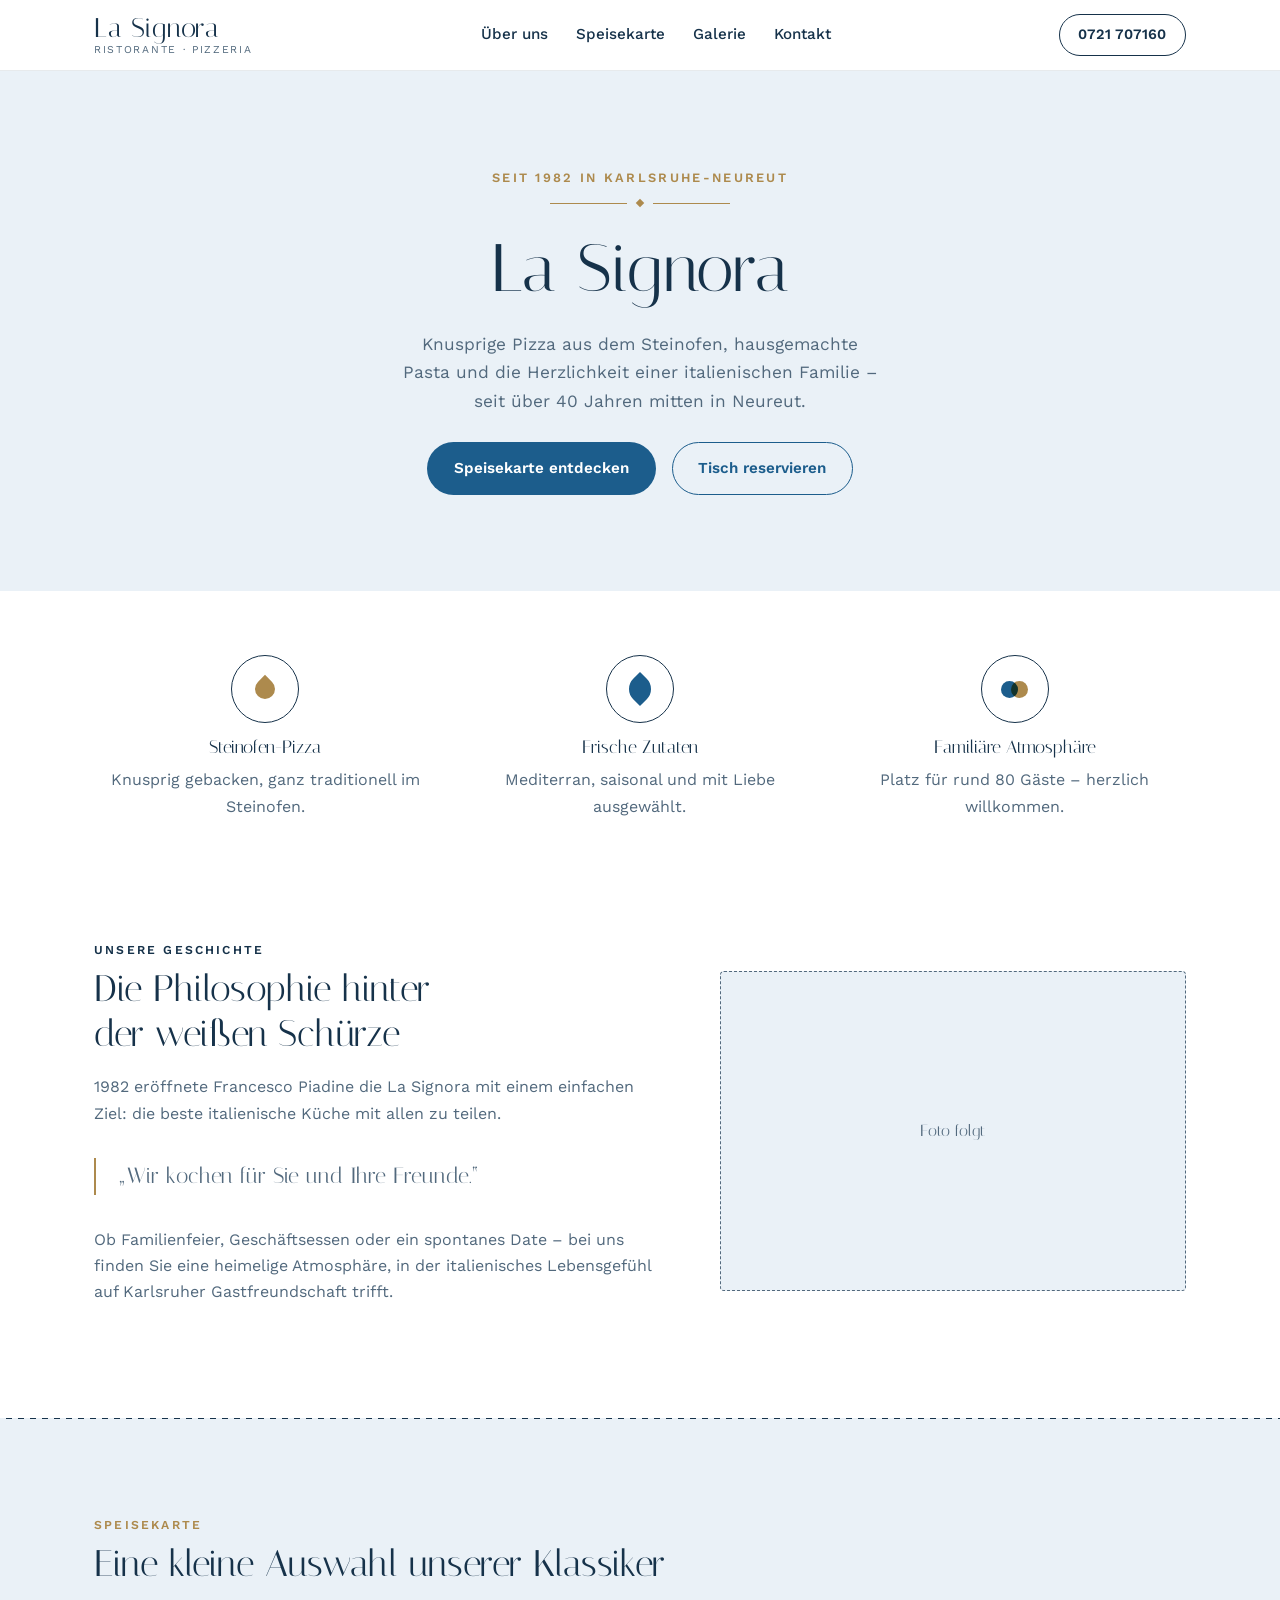
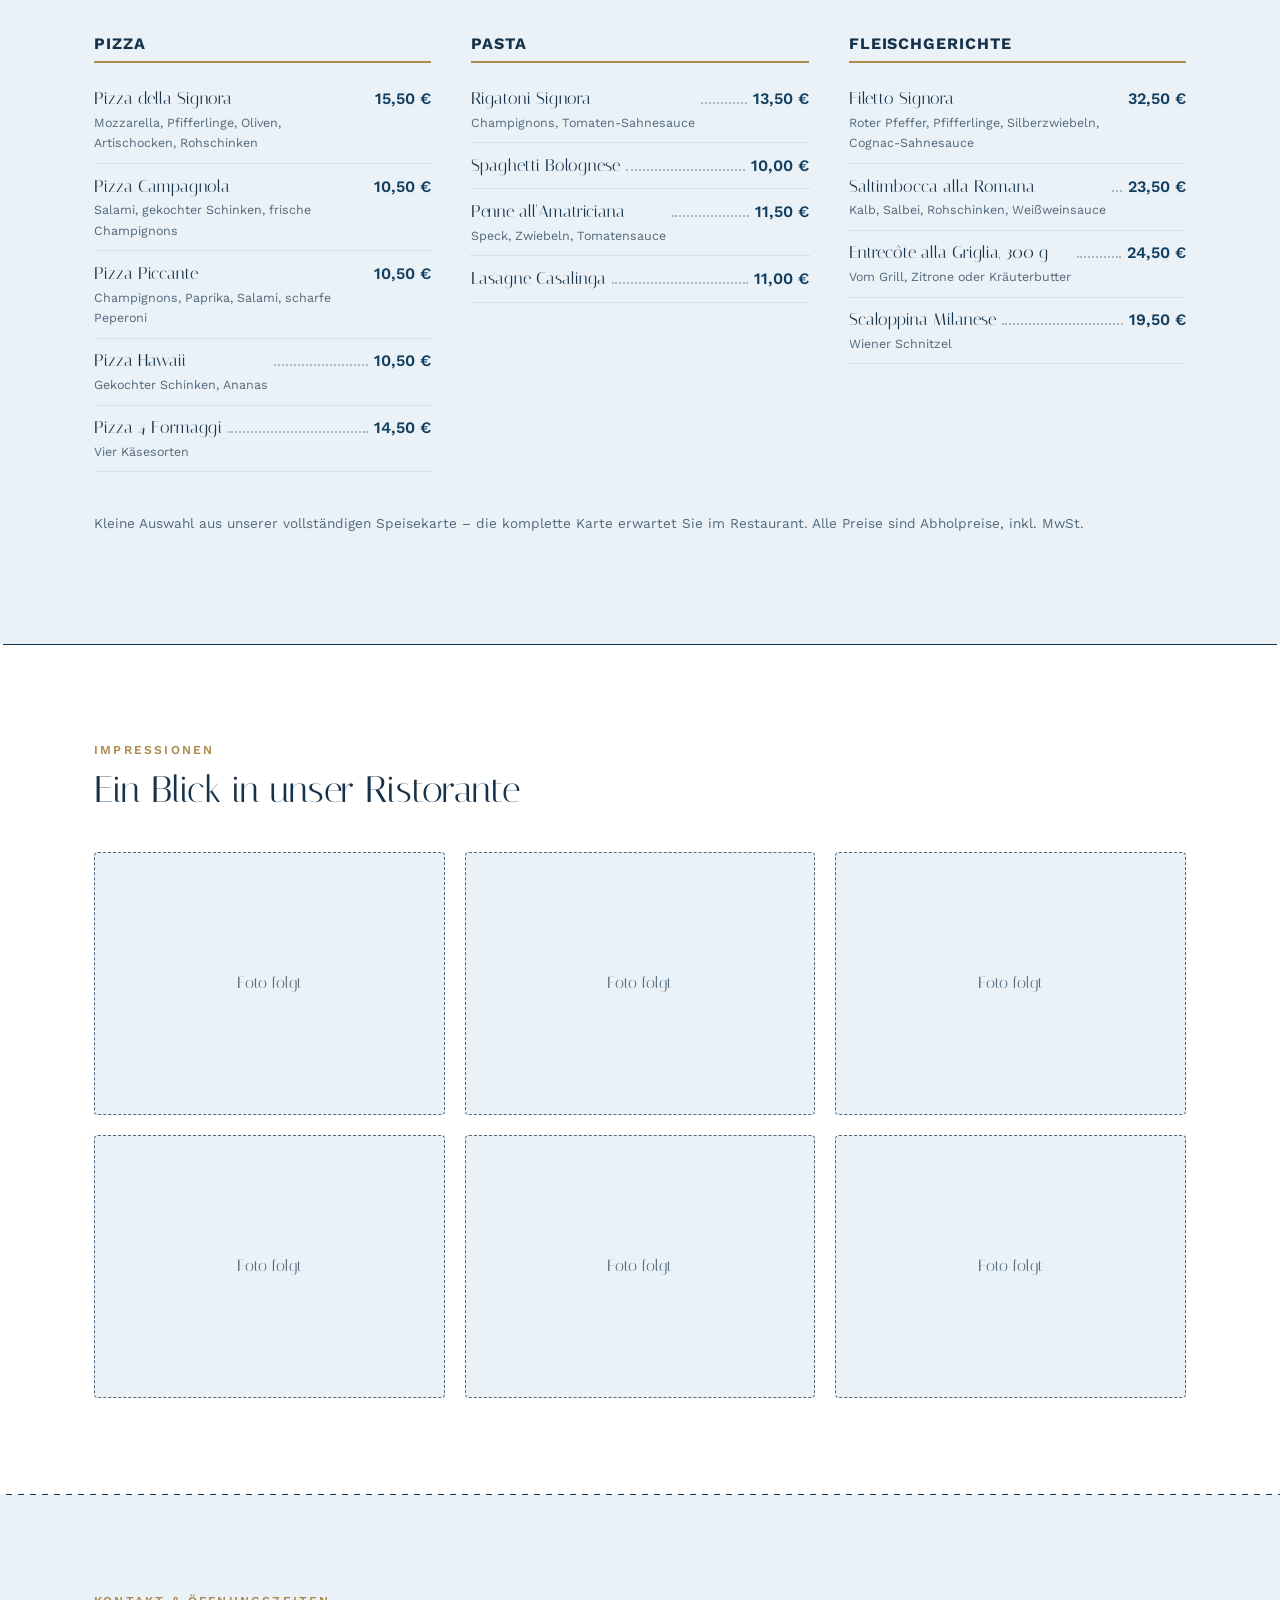
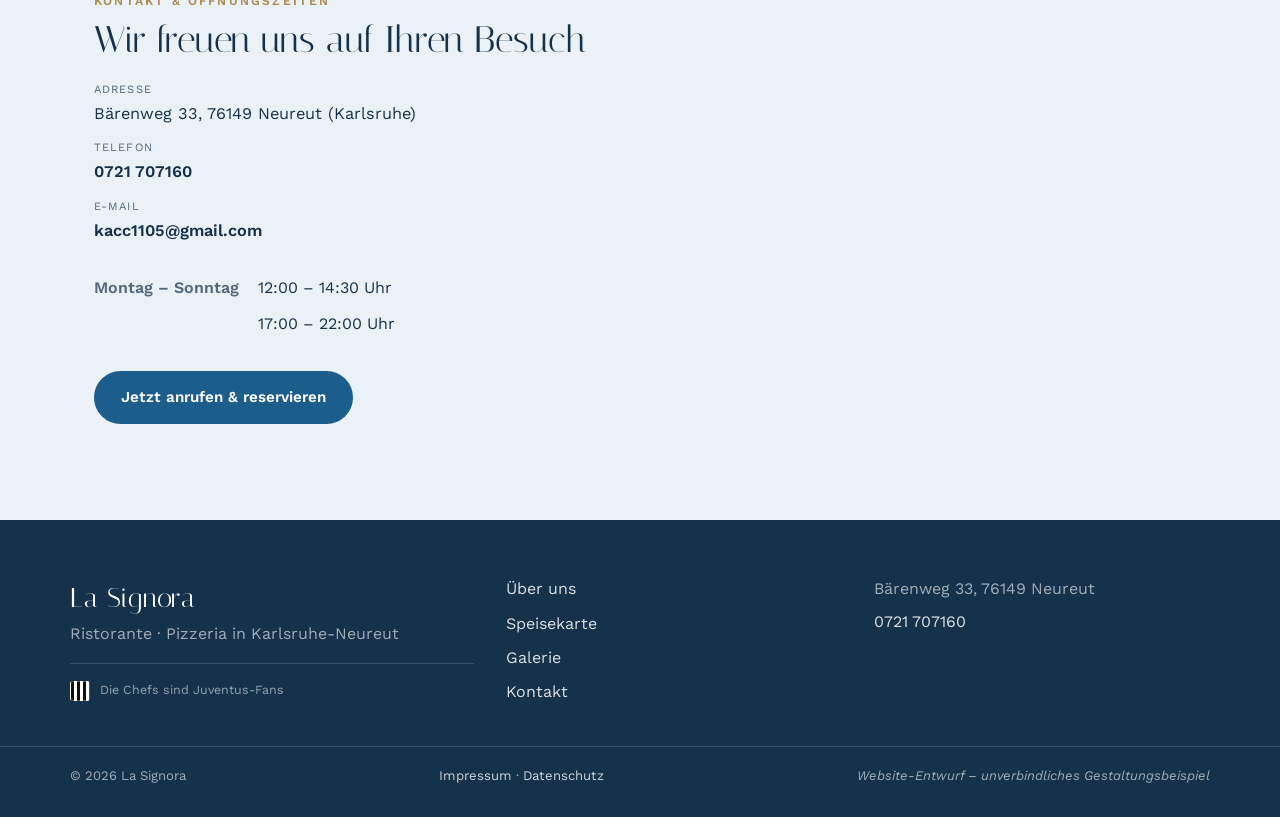
==== index.html @ 3794db25 "Add Juventus fan-badge detail in the footer Small custom black/white stripe badge with a caption, in" ====
<!DOCTYPE html>
<html lang="de">
<head>
<meta charset="UTF-8">
<meta name="viewport" content="width=device-width, initial-scale=1.0">
<title>La Signora – Ristorante Pizzeria in Neureut</title>
<meta name="description" content="La Signora – Ristorante Pizzeria in Karlsruhe-Neureut. Steinofen-Pizza, hausgemachte Pasta und italienische Gastfreundschaft seit 1982.">
<meta name="robots" content="noindex, nofollow">
<link rel="icon" href="data:image/svg+xml,%3Csvg xmlns='http://www.w3.org/2000/svg' viewBox='0 0 100 100'%3E%3Ccircle cx='50' cy='50' r='48' fill='%2316324A'/%3E%3Ctext x='50' y='66' font-size='42' font-family='Georgia,serif' fill='%23FFFFFF' text-anchor='middle'%3ELS%3C/text%3E%3C/svg%3E">
<link rel="preconnect" href="https://fonts.googleapis.com">
<link rel="preconnect" href="https://fonts.gstatic.com" crossorigin>
<link href="https://fonts.googleapis.com/css2?family=Italiana&family=Work+Sans:wght@400;500;600;700&display=swap" rel="stylesheet">
<link rel="stylesheet" href="css/style.css">
</head>
<body>

<a class="skip-link" href="#main">Zum Inhalt springen</a>

<header class="site-header" id="top">
  <div class="container header-inner">
    <a class="logo" href="#top">
      <span class="logo-main">La Signora</span>
      <span class="logo-sub">Ristorante · Pizzeria</span>
    </a>

    <nav class="main-nav" id="main-nav">
      <a href="#ueber-uns">Über uns</a>
      <a href="#speisekarte">Speisekarte</a>
      <a href="#galerie">Galerie</a>
      <a href="#kontakt">Kontakt</a>
    </nav>

    <div class="header-actions">
      <a class="btn btn-call" href="tel:+49721707160">0721 707160</a>
      <button class="nav-toggle" id="nav-toggle" aria-label="Menü öffnen" aria-expanded="false" aria-controls="main-nav">
        <span></span><span></span><span></span>
      </button>
    </div>
  </div>
</header>

<main id="main">

  <section class="hero">
    <div class="container hero-inner">
      <p class="eyebrow">Seit 1982 in Karlsruhe-Neureut</p>
      <div class="flourish" aria-hidden="true"><span></span></div>
      <h1>La Signora</h1>
      <p class="hero-text">Knusprige Pizza aus dem Steinofen, hausgemachte Pasta und die Herzlichkeit einer italienischen Familie – seit über 40 Jahren mitten in Neureut.</p>
      <div class="hero-actions">
        <a class="btn btn-primary" href="#speisekarte">Speisekarte entdecken</a>
        <a class="btn btn-outline" href="tel:+49721707160">Tisch reservieren</a>
      </div>
    </div>
  </section>

  <section class="features">
    <div class="container features-grid">
      <div class="feature">
        <span class="feature-icon" aria-hidden="true"><span class="icon-flame"></span></span>
        <h3>Steinofen-Pizza</h3>
        <p>Knusprig gebacken, ganz traditionell im Steinofen.</p>
      </div>
      <div class="feature">
        <span class="feature-icon" aria-hidden="true"><span class="icon-leaf"></span></span>
        <h3>Frische Zutaten</h3>
        <p>Mediterran, saisonal und mit Liebe ausgewählt.</p>
      </div>
      <div class="feature">
        <span class="feature-icon" aria-hidden="true"><span class="icon-together"><span></span><span></span></span></span>
        <h3>Familiäre Atmosphäre</h3>
        <p>Platz für rund 80 Gäste – herzlich willkommen.</p>
      </div>
    </div>
  </section>

  <section id="ueber-uns" class="about">
    <div class="container about-inner">
      <div class="about-text">
        <p class="section-eyebrow">Unsere Geschichte</p>
        <h2>Die Philosophie hinter der weißen Schürze</h2>
        <p>1982 eröffnete Francesco Piadine die La Signora mit einem einfachen Ziel: die beste italienische Küche mit allen zu teilen.</p>
        <p class="pull-quote">„Wir kochen für Sie und Ihre Freunde.“</p>
        <p>Ob Familienfeier, Geschäftsessen oder ein spontanes Date – bei uns finden Sie eine heimelige Atmosphäre, in der italienisches Lebensgefühl auf Karlsruher Gastfreundschaft trifft.</p>
      </div>
      <div class="placeholder-box about-image">
        <p>Foto folgt</p>
      </div>
    </div>
  </section>

  <section id="speisekarte" class="menu stitch-top">
    <div class="container">
      <p class="section-eyebrow">Speisekarte</p>
      <h2>Eine kleine Auswahl unserer Klassiker</h2>

      <div class="menu-grid">
        <div class="menu-category">
          <h3>Pizza</h3>
          <ul class="menu-list">
            <li><span class="dish">Pizza della Signora<em>Mozzarella, Pfifferlinge, Oliven, Artischocken, Rohschinken</em></span><span class="dots"></span><span class="price">15,50 €</span></li>
            <li><span class="dish">Pizza Campagnola<em>Salami, gekochter Schinken, frische Champignons</em></span><span class="dots"></span><span class="price">10,50 €</span></li>
            <li><span class="dish">Pizza Piccante<em>Champignons, Paprika, Salami, scharfe Peperoni</em></span><span class="dots"></span><span class="price">10,50 €</span></li>
            <li><span class="dish">Pizza Hawaii<em>Gekochter Schinken, Ananas</em></span><span class="dots"></span><span class="price">10,50 €</span></li>
            <li><span class="dish">Pizza 4 Formaggi<em>Vier Käsesorten</em></span><span class="dots"></span><span class="price">14,50 €</span></li>
          </ul>
        </div>

        <div class="menu-category">
          <h3>Pasta</h3>
          <ul class="menu-list">
            <li><span class="dish">Rigatoni Signora<em>Champignons, Tomaten-Sahnesauce</em></span><span class="dots"></span><span class="price">13,50 €</span></li>
            <li><span class="dish">Spaghetti Bolognese</span><span class="dots"></span><span class="price">10,00 €</span></li>
            <li><span class="dish">Penne all'Amatriciana<em>Speck, Zwiebeln, Tomatensauce</em></span><span class="dots"></span><span class="price">11,50 €</span></li>
            <li><span class="dish">Lasagne Casalinga</span><span class="dots"></span><span class="price">11,00 €</span></li>
          </ul>
        </div>

        <div class="menu-category">
          <h3>Fleischgerichte</h3>
          <ul class="menu-list">
            <li><span class="dish">Filetto Signora<em>Roter Pfeffer, Pfifferlinge, Silberzwiebeln, Cognac-Sahnesauce</em></span><span class="dots"></span><span class="price">32,50 €</span></li>
            <li><span class="dish">Saltimbocca alla Romana<em>Kalb, Salbei, Rohschinken, Weißweinsauce</em></span><span class="dots"></span><span class="price">23,50 €</span></li>
            <li><span class="dish">Entrecôte alla Griglia, 300 g<em>Vom Grill, Zitrone oder Kräuterbutter</em></span><span class="dots"></span><span class="price">24,50 €</span></li>
            <li><span class="dish">Scaloppina Milanese<em>Wiener Schnitzel</em></span><span class="dots"></span><span class="price">19,50 €</span></li>
          </ul>
        </div>
      </div>

      <p class="menu-footnote">Kleine Auswahl aus unserer vollständigen Speisekarte – die komplette Karte erwartet Sie im Restaurant. Alle Preise sind Abholpreise, inkl. MwSt.</p>
    </div>
  </section>

  <section id="galerie" class="gallery">
    <div class="container">
      <p class="section-eyebrow">Impressionen</p>
      <h2>Ein Blick in unser Ristorante</h2>
      <div class="gallery-grid">
        <div class="placeholder-box gallery-item"><p>Foto folgt</p></div>
        <div class="placeholder-box gallery-item"><p>Foto folgt</p></div>
        <div class="placeholder-box gallery-item"><p>Foto folgt</p></div>
        <div class="placeholder-box gallery-item"><p>Foto folgt</p></div>
        <div class="placeholder-box gallery-item"><p>Foto folgt</p></div>
        <div class="placeholder-box gallery-item"><p>Foto folgt</p></div>
      </div>
    </div>
  </section>

  <section id="kontakt" class="contact stitch-top">
    <div class="container contact-inner">
      <div class="contact-info">
        <p class="section-eyebrow">Kontakt &amp; Öffnungszeiten</p>
        <h2>Wir freuen uns auf Ihren Besuch</h2>

        <ul class="info-list">
          <li><span class="label">Adresse</span>Bärenweg 33, 76149 Neureut (Karlsruhe)</li>
          <li><span class="label">Telefon</span><a href="tel:+49721707160">0721 707160</a></li>
          <li><span class="label">E-Mail</span><a href="mailto:kacc1105@gmail.com">kacc1105@gmail.com</a></li>
        </ul>

        <table class="hours-table">
          <tbody>
            <tr><th>Montag – Sonntag</th><td>12:00 – 14:30 Uhr</td></tr>
            <tr><th></th><td>17:00 – 22:00 Uhr</td></tr>
          </tbody>
        </table>

        <a class="btn btn-primary" href="tel:+49721707160">Jetzt anrufen &amp; reservieren</a>
      </div>

      <div class="contact-map">
        <iframe
          src="https://www.google.com/maps?q=B%C3%A4renweg+33,+76149+Karlsruhe&output=embed"
          loading="lazy"
          referrerpolicy="no-referrer-when-downgrade"
          title="Standort La Signora, Bärenweg 33, 76149 Neureut">
        </iframe>
      </div>
    </div>
  </section>

</main>

<footer class="site-footer">
  <div class="container footer-inner">
    <div class="footer-brand">
      <span class="logo-main">La Signora</span>
      <p>Ristorante · Pizzeria in Karlsruhe-Neureut</p>
      <div class="footer-fan">
        <span class="stripes" aria-hidden="true"></span>
        <span>Die Chefs sind Juventus-Fans</span>
      </div>
    </div>

    <nav class="footer-nav">
      <a href="#ueber-uns">Über uns</a>
      <a href="#speisekarte">Speisekarte</a>
      <a href="#galerie">Galerie</a>
      <a href="#kontakt">Kontakt</a>
    </nav>

    <div class="footer-contact">
      <p>Bärenweg 33, 76149 Neureut</p>
      <p><a href="tel:+49721707160">0721 707160</a></p>
    </div>
  </div>

  <div class="footer-bottom">
    <div class="container footer-bottom-inner">
      <p>© <span id="year"></span> La Signora</p>
      <p><a href="impressum.html">Impressum</a> · <a href="datenschutz.html">Datenschutz</a></p>
      <p class="draft-note">Website-Entwurf – unverbindliches Gestaltungsbeispiel</p>
    </div>
  </div>
</footer>

<script src="js/main.js"></script>
</body>
</html>
---- css/style.css ----
/* ---------- Tokens ---------- */
:root {
  --white: #FFFFFF;
  --pale-blue: #EAF1F7;
  --navy: #16324A;
  --navy-soft: #52697D;
  --blue: #1C5D8C;
  --blue-deep: #123F60;
  --gold: #AD8A4D;

  --font-display: 'Italiana', Georgia, 'Times New Roman', serif;
  --font-body: 'Work Sans', -apple-system, BlinkMacSystemFont, 'Segoe UI', Helvetica, Arial, sans-serif;
  --radius: 4px;
  --container-width: 1140px;
}

* { box-sizing: border-box; }

html { scroll-behavior: smooth; }

body {
  margin: 0;
  font-family: var(--font-body);
  color: var(--navy);
  background: var(--white);
  line-height: 1.65;
}

h1, h2, h3 {
  font-family: var(--font-display);
  font-weight: 400;
  line-height: 1.2;
  text-wrap: balance;
  margin: 0 0 .5em;
}

p { margin: 0 0 1em; }

a {
  color: var(--blue);
  text-decoration: none;
}

img { max-width: 100%; display: block; }

.container {
  width: 100%;
  max-width: var(--container-width);
  margin: 0 auto;
  padding: 0 24px;
}

.skip-link {
  position: absolute;
  left: -999px;
  top: auto;
}
.skip-link:focus {
  left: 16px;
  top: 16px;
  background: var(--white);
  padding: 8px 16px;
  border-radius: var(--radius);
  z-index: 1000;
}

.section-eyebrow {
  text-transform: uppercase;
  letter-spacing: .18em;
  font-size: .76rem;
  font-weight: 600;
  color: var(--gold);
  margin-bottom: .6em;
}

/* Small line-and-diamond flourish, the kind found on Italian menu
   cards and invitations. */
.flourish {
  display: flex;
  align-items: center;
  justify-content: center;
  gap: 10px;
  margin: 0 auto 1.4em;
  width: 180px;
}
.flourish::before,
.flourish::after {
  content: "";
  flex: 1;
  height: 1px;
  background: var(--gold);
}
.flourish span {
  width: 6px;
  height: 6px;
  transform: rotate(45deg);
  background: var(--gold);
}

/* Stitch divider — nod to the "weiße Schürze" (white apron) the house
   philosophy is named after: a seam of two thin lines at each section join. */
.stitch-top {
  border-top: 1px solid var(--navy);
  box-shadow: 0 4px 0 -3px var(--navy);
  position: relative;
}
.stitch-top::before {
  content: "";
  position: absolute;
  top: -1px; left: 0; right: 0; height: 1px;
  background: repeating-linear-gradient(90deg, var(--white) 0 6px, transparent 6px 12px);
}
.menu.stitch-top::before { background: repeating-linear-gradient(90deg, var(--pale-blue) 0 6px, transparent 6px 12px); }

/* ---------- Buttons ---------- */
.btn {
  display: inline-block;
  padding: .85em 1.7em;
  border-radius: 999px;
  font-weight: 600;
  font-size: .95rem;
  border: 1.5px solid transparent;
  transition: transform .15s ease, background .15s ease, color .15s ease, border-color .15s ease;
}
.btn:hover { transform: translateY(-2px); }

.btn-primary {
  background: var(--blue);
  color: var(--white);
}
.btn-primary:hover { background: var(--blue-deep); }

.btn-outline {
  border-color: var(--blue);
  color: var(--blue);
}
.btn-outline:hover { background: var(--blue); color: var(--white); }

.btn-call {
  border-color: var(--navy);
  color: var(--navy);
  padding: .55em 1.3em;
  font-size: .9rem;
  font-weight: 600;
  white-space: nowrap;
}
.btn-call:hover { background: var(--navy); color: var(--white); }

/* ---------- Header ---------- */
.site-header {
  position: sticky;
  top: 0;
  z-index: 100;
  background: rgba(255, 255, 255, .92);
  backdrop-filter: blur(6px);
  border-bottom: 1px solid rgba(22, 50, 74, .1);
}

.header-inner {
  display: flex;
  align-items: center;
  justify-content: space-between;
  gap: 24px;
  padding-top: 14px;
  padding-bottom: 14px;
}

.logo {
  display: flex;
  flex-direction: column;
  line-height: 1.1;
}
.logo-main {
  font-family: var(--font-display);
  font-size: 1.7rem;
  color: var(--navy);
  letter-spacing: .02em;
}
.logo-sub {
  font-size: .66rem;
  letter-spacing: .16em;
  text-transform: uppercase;
  color: var(--navy-soft);
}

.main-nav {
  display: flex;
  gap: 28px;
}
.main-nav a {
  color: var(--navy);
  font-weight: 500;
  font-size: .95rem;
}
.main-nav a:hover { color: var(--blue); }

.header-actions {
  display: flex;
  align-items: center;
  gap: 16px;
}

.nav-toggle {
  display: none;
  flex-direction: column;
  justify-content: center;
  gap: 5px;
  width: 40px;
  height: 40px;
  background: none;
  border: none;
  cursor: pointer;
}
.nav-toggle span {
  display: block;
  height: 2px;
  background: var(--navy);
  border-radius: 2px;
}

/* ---------- Hero ---------- */
.hero {
  position: relative;
  background: var(--pale-blue);
  color: var(--navy);
  padding: 96px 0;
  text-align: center;
}
.hero-inner {
  max-width: 640px;
  margin: 0 auto;
}
.hero .eyebrow {
  text-transform: uppercase;
  letter-spacing: .18em;
  font-size: .8rem;
  font-weight: 600;
  color: var(--gold);
  margin-bottom: 1em;
}
.hero h1 {
  font-size: clamp(2.6rem, 6vw, 4.2rem);
  color: var(--navy);
  margin-bottom: .3em;
}
.hero-text {
  font-size: 1.08rem;
  color: var(--navy-soft);
  max-width: 480px;
  margin-left: auto;
  margin-right: auto;
}
.hero-actions {
  display: flex;
  flex-wrap: wrap;
  justify-content: center;
  gap: 16px;
  margin-top: 1.7em;
}

/* ---------- Features ---------- */
.features { padding: 64px 0 24px; }
.features-grid {
  display: grid;
  grid-template-columns: repeat(3, 1fr);
  gap: 32px;
  text-align: center;
}
.feature-icon {
  display: flex;
  align-items: center;
  justify-content: center;
  width: 68px;
  height: 68px;
  margin: 0 auto .8em;
  border-radius: 50%;
  border: 1.5px solid var(--navy);
}
.icon-flame {
  width: 20px; height: 20px;
  background: var(--gold);
  border-radius: 0 50% 50% 50%;
  transform: rotate(45deg);
}
.icon-leaf {
  width: 24px; height: 24px;
  background: var(--blue);
  border-radius: 0 60% 0 60%;
  transform: rotate(45deg);
}
.icon-together {
  display: flex;
  align-items: center;
}
.icon-together span {
  width: 17px; height: 17px;
  border-radius: 50%;
}
.icon-together span:first-child { background: var(--blue); }
.icon-together span:last-child {
  background: var(--gold);
  margin-left: -7px;
  mix-blend-mode: multiply;
}
.feature h3 { font-size: 1.15rem; }
.feature p { color: var(--navy-soft); margin: 0; }

/* ---------- About ---------- */
.about { padding: 96px 0; }
.about-inner {
  display: grid;
  grid-template-columns: 1.1fr .9fr;
  gap: 56px;
  align-items: center;
}
.about-text h2 { font-size: 2.3rem; }
.about-text p { color: var(--navy-soft); }
.about-text p:first-of-type { color: var(--navy); }
.pull-quote {
  font-family: var(--font-display);
  font-size: 1.4rem;
  color: var(--navy);
  border-left: 2px solid var(--gold);
  padding-left: 1em;
  margin: 1.4em 0;
}

.placeholder-box {
  display: flex;
  flex-direction: column;
  align-items: center;
  justify-content: center;
  background: var(--pale-blue);
  border: 1px dashed var(--navy-soft);
  border-radius: var(--radius);
  color: var(--navy-soft);
  text-align: center;
}
.placeholder-box p {
  margin: 0;
  font-family: var(--font-display);
  font-size: 1rem;
}
.about-image { min-height: 320px; }

/* ---------- Menu ---------- */
.menu { padding: 96px 0; background: var(--pale-blue); }
.menu h2 { font-size: 2.3rem; max-width: 640px; }

.menu-grid {
  display: grid;
  grid-template-columns: repeat(3, 1fr);
  gap: 40px;
  margin-top: 48px;
}
.menu-category h3 {
  font-family: var(--font-body);
  font-weight: 700;
  text-transform: uppercase;
  letter-spacing: .06em;
  font-size: 1rem;
  color: var(--navy);
  border-bottom: 2px solid var(--gold);
  padding-bottom: .5em;
  margin-bottom: .8em;
}
.menu-list { list-style: none; margin: 0; padding: 0; }
.menu-list li {
  display: flex;
  align-items: baseline;
  gap: 6px;
  padding: .55em 0;
  border-bottom: 1px dotted rgba(22, 50, 74, .18);
}
.dish {
  display: flex;
  flex-direction: column;
  font-family: var(--font-display);
  font-size: 1.05rem;
}
.dish em {
  font-style: normal;
  font-family: var(--font-body);
  font-weight: 400;
  font-size: .78rem;
  color: var(--navy-soft);
}
.dots {
  flex: 1;
  border-bottom: 2px dotted rgba(22, 50, 74, .3);
  margin-bottom: .35em;
}
.price { font-weight: 600; white-space: nowrap; color: var(--blue-deep); }
.menu-footnote {
  margin-top: 40px;
  font-size: .85rem;
  color: var(--navy-soft);
}

/* ---------- Gallery ---------- */
.gallery { padding: 96px 0; }
.gallery h2 { font-size: 2.3rem; }
.gallery-grid {
  display: grid;
  grid-template-columns: repeat(3, 1fr);
  gap: 20px;
  margin-top: 40px;
}
.gallery-item { aspect-ratio: 4 / 3; }

/* ---------- Contact ---------- */
.contact { padding: 96px 0; background: var(--pale-blue); }
.contact-inner {
  display: grid;
  grid-template-columns: 1fr 1fr;
  gap: 56px;
  align-items: stretch;
}
.contact h2 { font-size: 2.3rem; }
.info-list {
  list-style: none;
  margin: 0 0 1.6em;
  padding: 0;
}
.info-list li {
  margin-bottom: .7em;
  font-size: 1.02rem;
}
.info-list .label {
  display: block;
  text-transform: uppercase;
  letter-spacing: .1em;
  font-size: .7rem;
  color: var(--navy-soft);
  margin-bottom: .15em;
}
.info-list a { color: var(--navy); font-weight: 600; }
.info-list a:hover { color: var(--blue); }

.hours-table {
  border-collapse: collapse;
  margin-bottom: 1.8em;
}
.hours-table th, .hours-table td {
  text-align: left;
  padding: .3em 1.2em .3em 0;
  font-weight: 400;
}
.hours-table th { color: var(--navy-soft); font-weight: 600; }

.contact-map {
  min-height: 320px;
  border-radius: var(--radius);
  overflow: hidden;
}
.contact-map iframe {
  width: 100%;
  height: 100%;
  min-height: 320px;
  border: 0;
}

/* ---------- Footer ---------- */
.site-footer {
  background: var(--navy);
  color: rgba(255, 255, 255, .85);
}
.footer-inner {
  display: grid;
  grid-template-columns: 1.2fr 1fr 1fr;
  gap: 32px;
  padding: 56px 0 40px;
  align-items: start;
}
.footer-brand .logo-main { color: var(--white); }
.footer-brand p, .footer-contact p { color: rgba(255, 255, 255, .6); margin: 0; }
.footer-nav { display: flex; flex-direction: column; gap: .5em; }
.footer-nav a, .footer-contact a { color: rgba(255, 255, 255, .85); }
.footer-nav a:hover, .footer-contact a:hover { color: var(--white); }
.footer-contact { display: flex; flex-direction: column; gap: .4em; }

.footer-fan {
  display: flex;
  align-items: center;
  gap: 10px;
  margin-top: 1em;
  padding-top: 1em;
  border-top: 1px solid rgba(255, 255, 255, .14);
}
.footer-fan .stripes {
  width: 20px;
  height: 20px;
  flex-shrink: 0;
  border-radius: 3px;
  background: repeating-linear-gradient(90deg, #101010 0 3px, #fff 3px 6px);
  border: 1px solid rgba(255, 255, 255, .3);
}
.footer-fan span { font-size: .78rem; color: rgba(255, 255, 255, .55); }

.footer-bottom { border-top: 1px solid rgba(255, 255, 255, .14); }
.footer-bottom-inner {
  display: flex;
  flex-wrap: wrap;
  gap: 8px 24px;
  justify-content: space-between;
  padding: 18px 0;
  font-size: .82rem;
  color: rgba(255, 255, 255, .6);
}
.footer-bottom-inner a { color: rgba(255, 255, 255, .8); }
.draft-note { font-style: italic; }

/* ---------- Legal pages ---------- */
.legal {
  padding: 60px 0 100px;
  max-width: 760px;
  margin: 0 auto;
}
.legal h1 { font-size: 2.6rem; margin-bottom: .6em; }
.legal h2 { font-size: 1.2rem; margin-top: 1.8em; font-family: var(--font-body); font-weight: 700; }
.legal p, .legal li { color: var(--navy-soft); }
.legal a { color: var(--blue); }
.note-box {
  border: 1px dashed var(--navy-soft);
  border-radius: var(--radius);
  padding: 16px 20px;
  font-size: .9rem;
  margin: 1.5em 0;
  background: var(--pale-blue);
}

/* ---------- Responsive ---------- */
@media (max-width: 900px) {
  .about-inner,
  .contact-inner {
    grid-template-columns: 1fr;
  }
  .about-image { min-height: 220px; order: -1; }
  .menu-grid { grid-template-columns: 1fr 1fr; }
  .footer-inner { grid-template-columns: 1fr 1fr; }
}

@media (max-width: 720px) {
  .main-nav {
    position: absolute;
    top: 100%;
    left: 0;
    right: 0;
    background: var(--white);
    flex-direction: column;
    gap: 0;
    padding: 8px 24px 16px;
    border-bottom: 1px solid rgba(22, 50, 74, .1);
    display: none;
  }
  .main-nav.open { display: flex; }
  .main-nav a { padding: .7em 0; border-bottom: 1px solid rgba(22, 50, 74, .08); }
  .nav-toggle { display: flex; }
  .btn-call { display: none; }

  .features-grid { grid-template-columns: 1fr; }
  .menu-grid { grid-template-columns: 1fr; }
  .gallery-grid { grid-template-columns: 1fr 1fr; }
  .footer-inner { grid-template-columns: 1fr; }
}
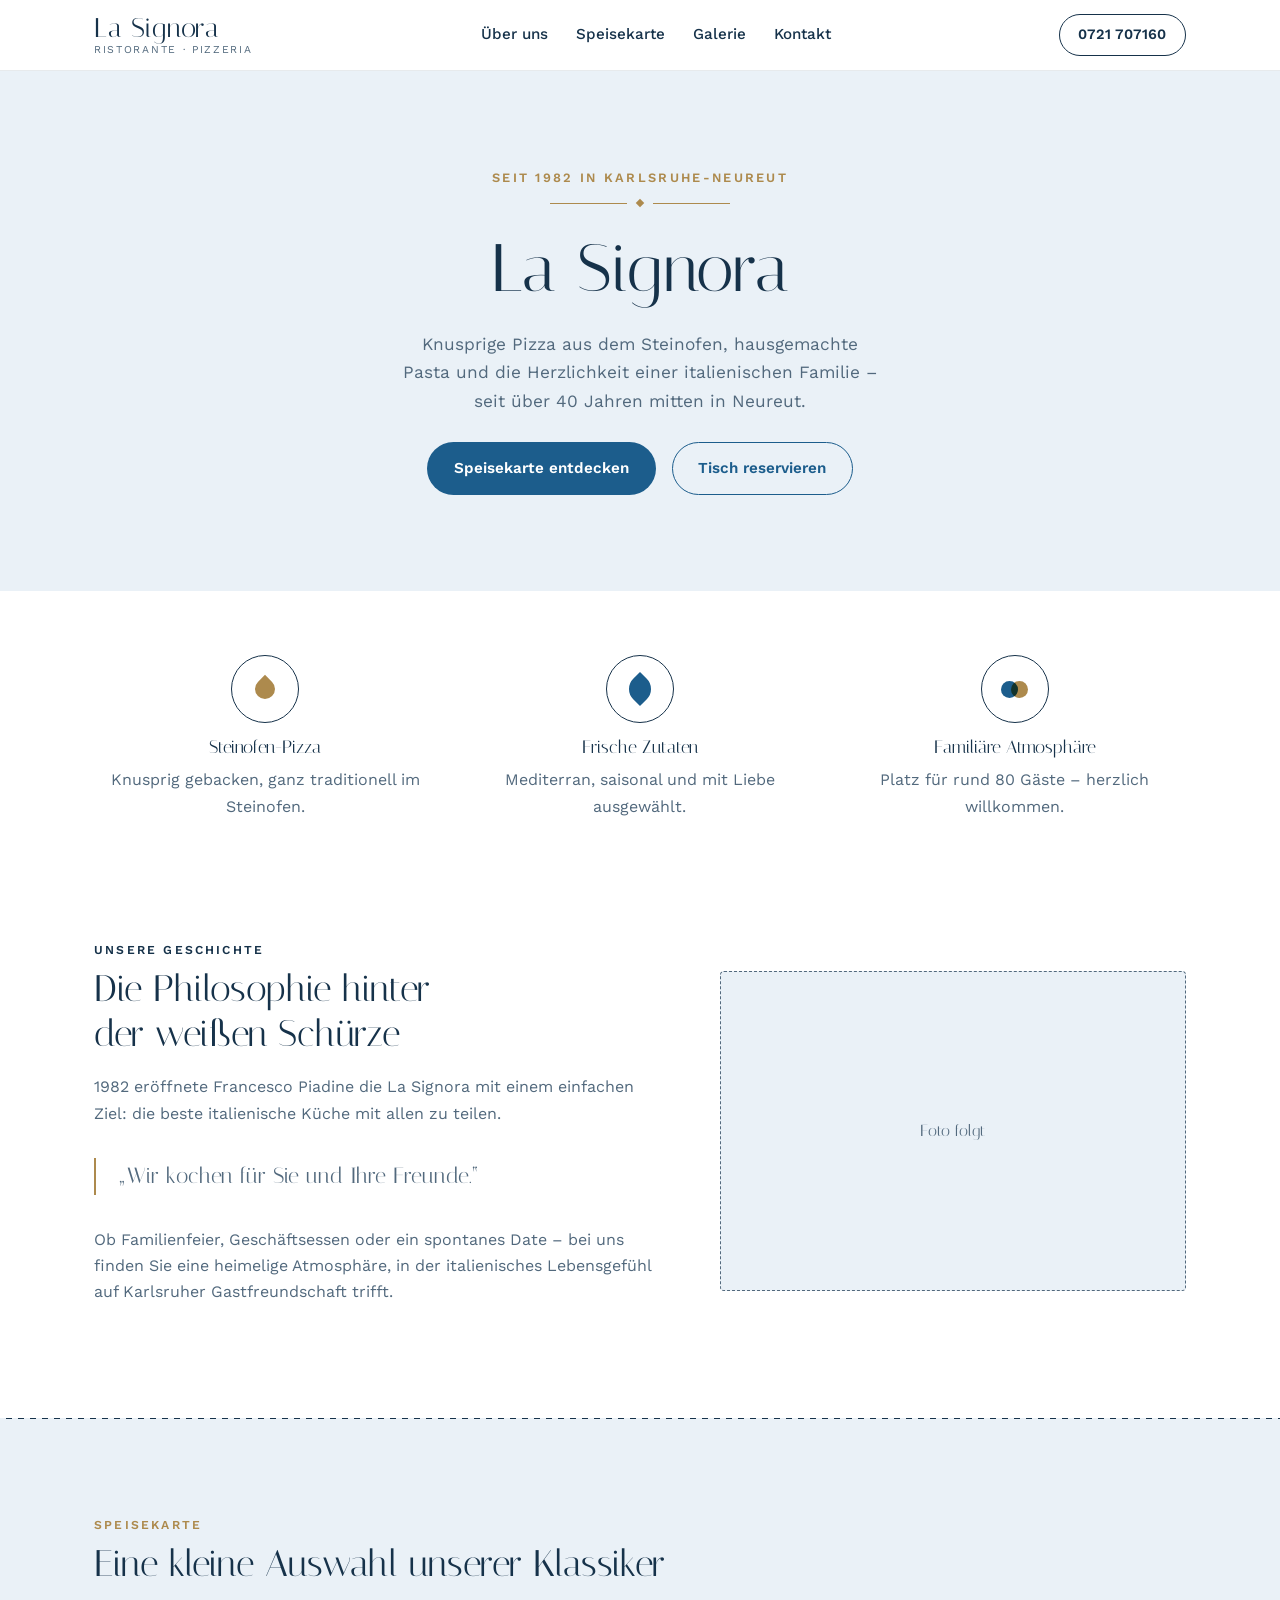
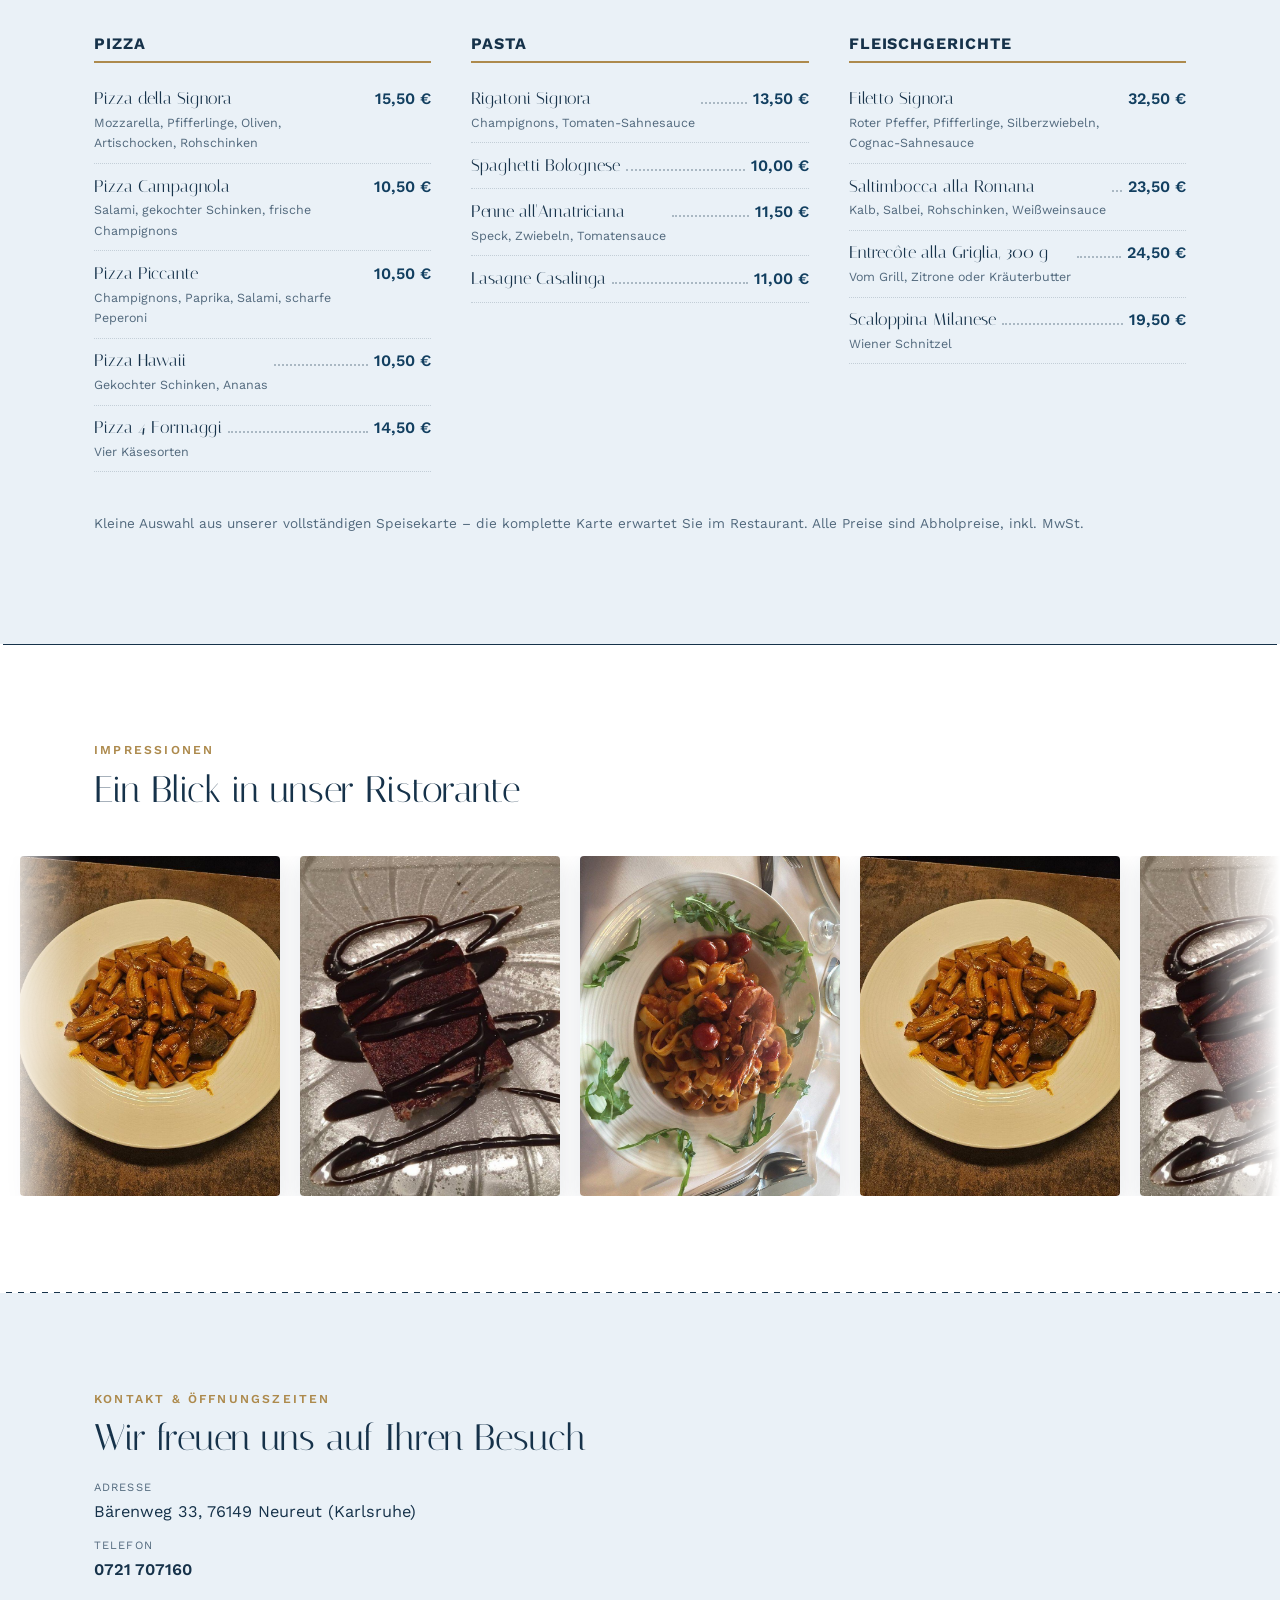
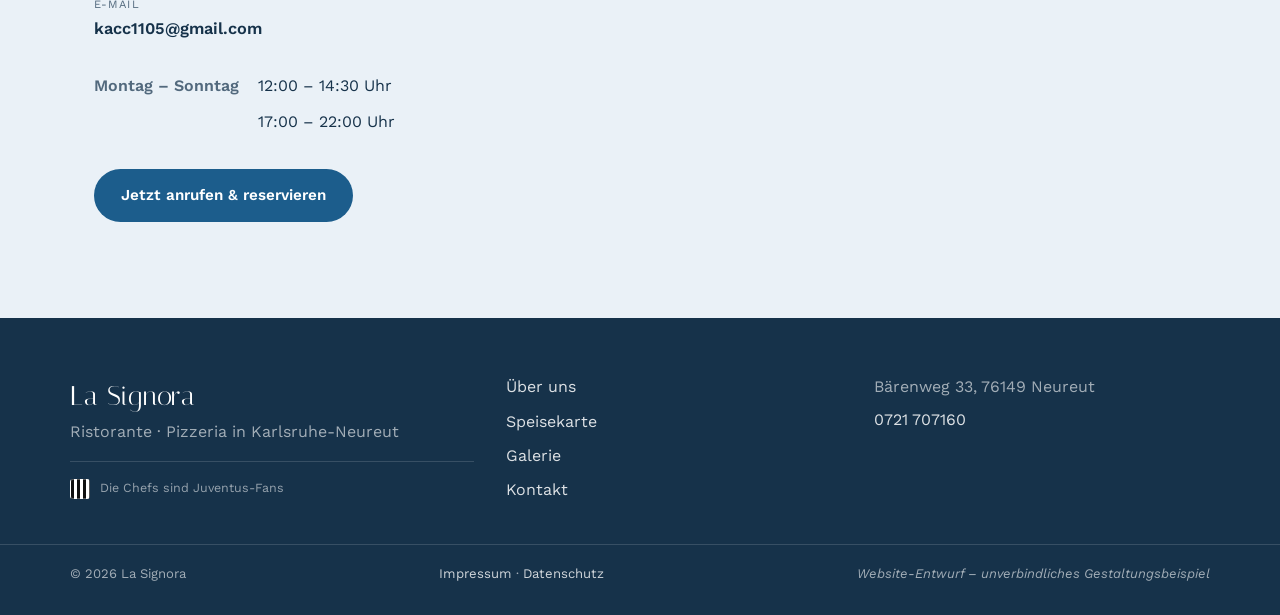
==== commit ab8eae52: "Replace static gallery grid with an auto-scrolling photo marquee Use the uploaded food1-3 photos in " ====
--- a/index.html
+++ b/index.html
@@ -135,13 +135,15 @@
     <div class="container">
       <p class="section-eyebrow">Impressionen</p>
       <h2>Ein Blick in unser Ristorante</h2>
-      <div class="gallery-grid">
-        <div class="placeholder-box gallery-item"><p>Foto folgt</p></div>
-        <div class="placeholder-box gallery-item"><p>Foto folgt</p></div>
-        <div class="placeholder-box gallery-item"><p>Foto folgt</p></div>
-        <div class="placeholder-box gallery-item"><p>Foto folgt</p></div>
-        <div class="placeholder-box gallery-item"><p>Foto folgt</p></div>
-        <div class="placeholder-box gallery-item"><p>Foto folgt</p></div>
+    </div>
+    <div class="marquee">
+      <div class="marquee-track">
+        <img src="images/food1.jpg" alt="Rigatoni mit Fleischragù">
+        <img src="images/food2.jpg" alt="Hausgemachtes Tiramisu">
+        <img src="images/food3.jpg" alt="Tagliatelle mit Gambero und Kirschtomaten">
+        <img src="images/food1.jpg" alt="" aria-hidden="true">
+        <img src="images/food2.jpg" alt="" aria-hidden="true">
+        <img src="images/food3.jpg" alt="" aria-hidden="true">
       </div>
     </div>
   </section>
--- a/css/style.css
+++ b/css/style.css
@@ -400,13 +400,43 @@
 /* ---------- Gallery ---------- */
 .gallery { padding: 96px 0; }
 .gallery h2 { font-size: 2.3rem; }
-.gallery-grid {
-  display: grid;
-  grid-template-columns: repeat(3, 1fr);
+
+.marquee {
+  width: 100vw;
+  position: relative;
+  left: 50%;
+  transform: translateX(-50%);
+  overflow: hidden;
+  margin-top: 44px;
+  mask-image: linear-gradient(90deg, transparent 0, black 80px, black calc(100% - 80px), transparent 100%);
+  -webkit-mask-image: linear-gradient(90deg, transparent 0, black 80px, black calc(100% - 80px), transparent 100%);
+}
+.marquee-track {
+  display: flex;
+  width: max-content;
   gap: 20px;
-  margin-top: 40px;
-}
-.gallery-item { aspect-ratio: 4 / 3; }
+  padding: 0 20px;
+  animation: marquee-scroll 34s linear infinite;
+}
+.marquee:hover .marquee-track { animation-play-state: paused; }
+.marquee-track img {
+  flex: 0 0 auto;
+  width: 260px;
+  height: 340px;
+  object-fit: cover;
+  border-radius: 4px;
+  box-shadow: 0 8px 24px rgba(22, 50, 74, .12);
+}
+@keyframes marquee-scroll {
+  from { transform: translateX(0); }
+  to { transform: translateX(-50%); }
+}
+@media (prefers-reduced-motion: reduce) {
+  .marquee-track { animation: none; overflow-x: auto; }
+}
+@media (max-width: 640px) {
+  .marquee-track img { width: 200px; height: 260px; }
+}
 
 /* ---------- Contact ---------- */
 .contact { padding: 96px 0; background: var(--pale-blue); }
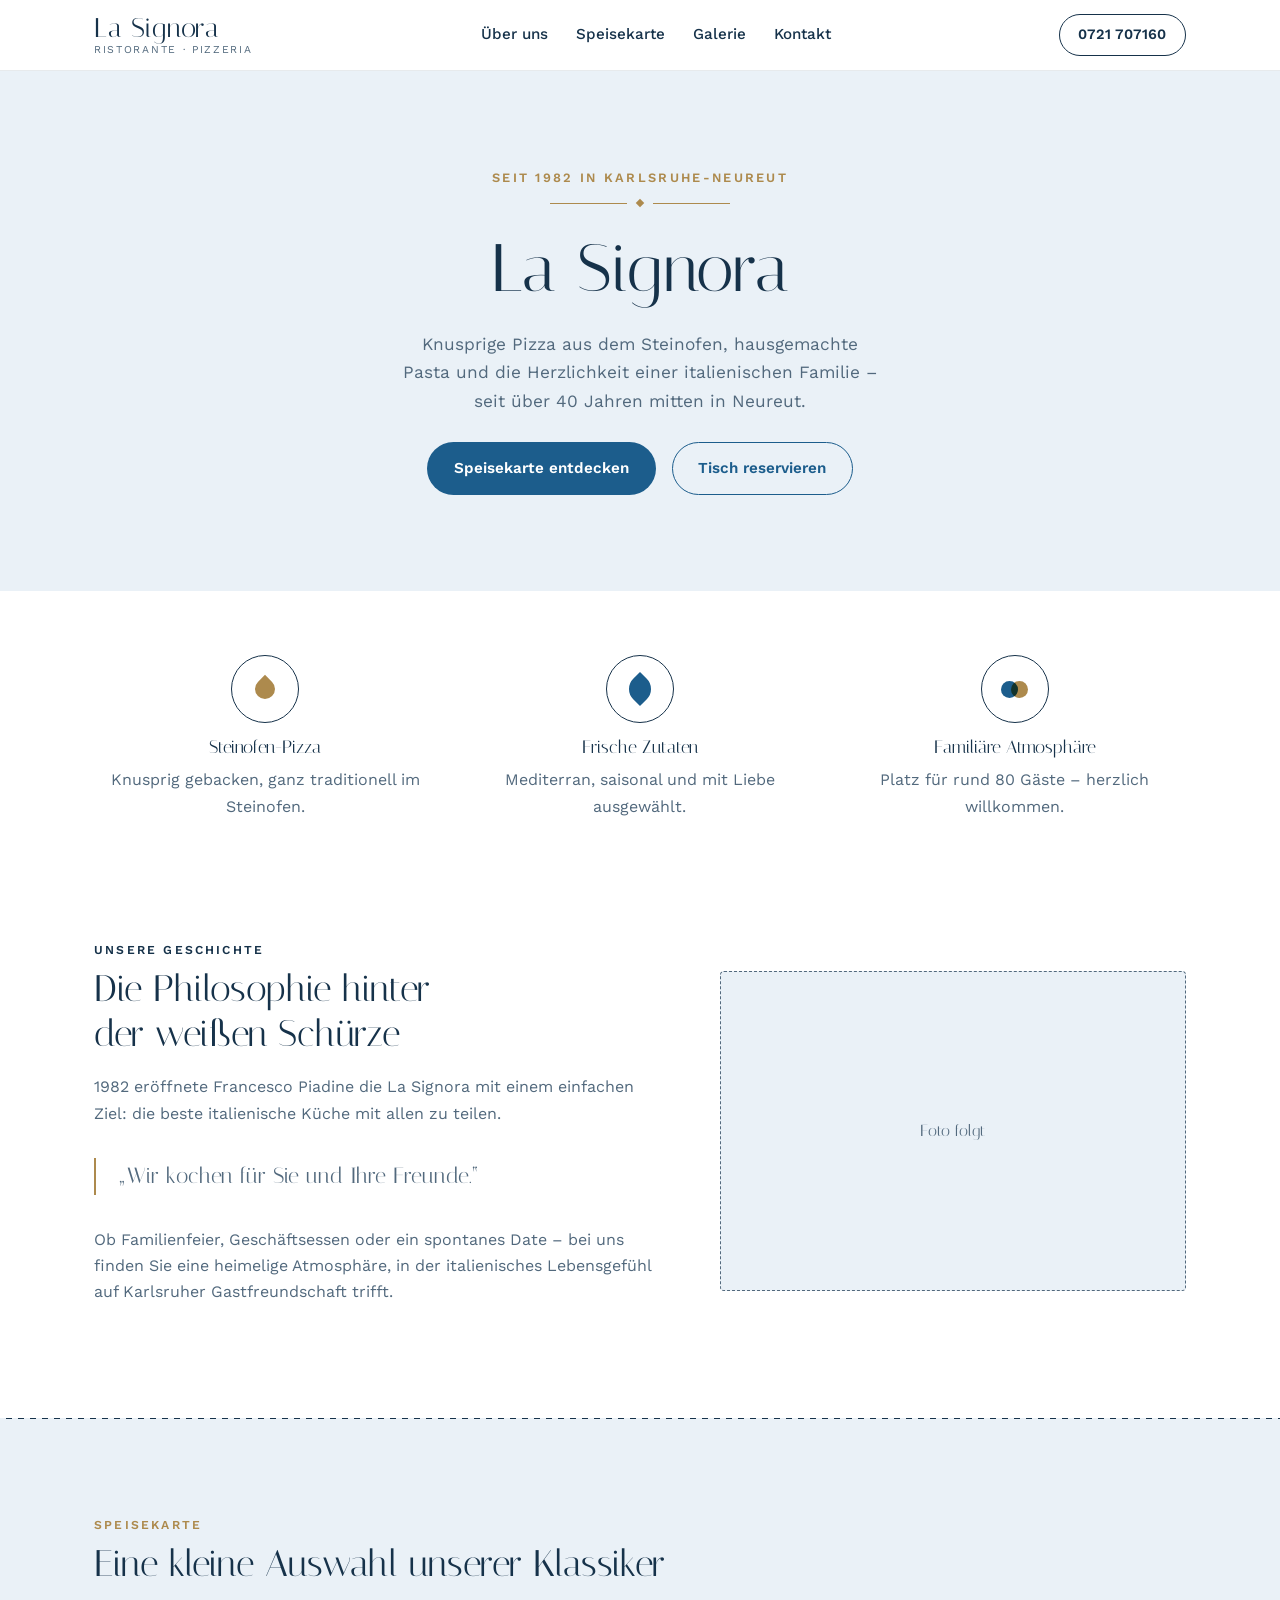
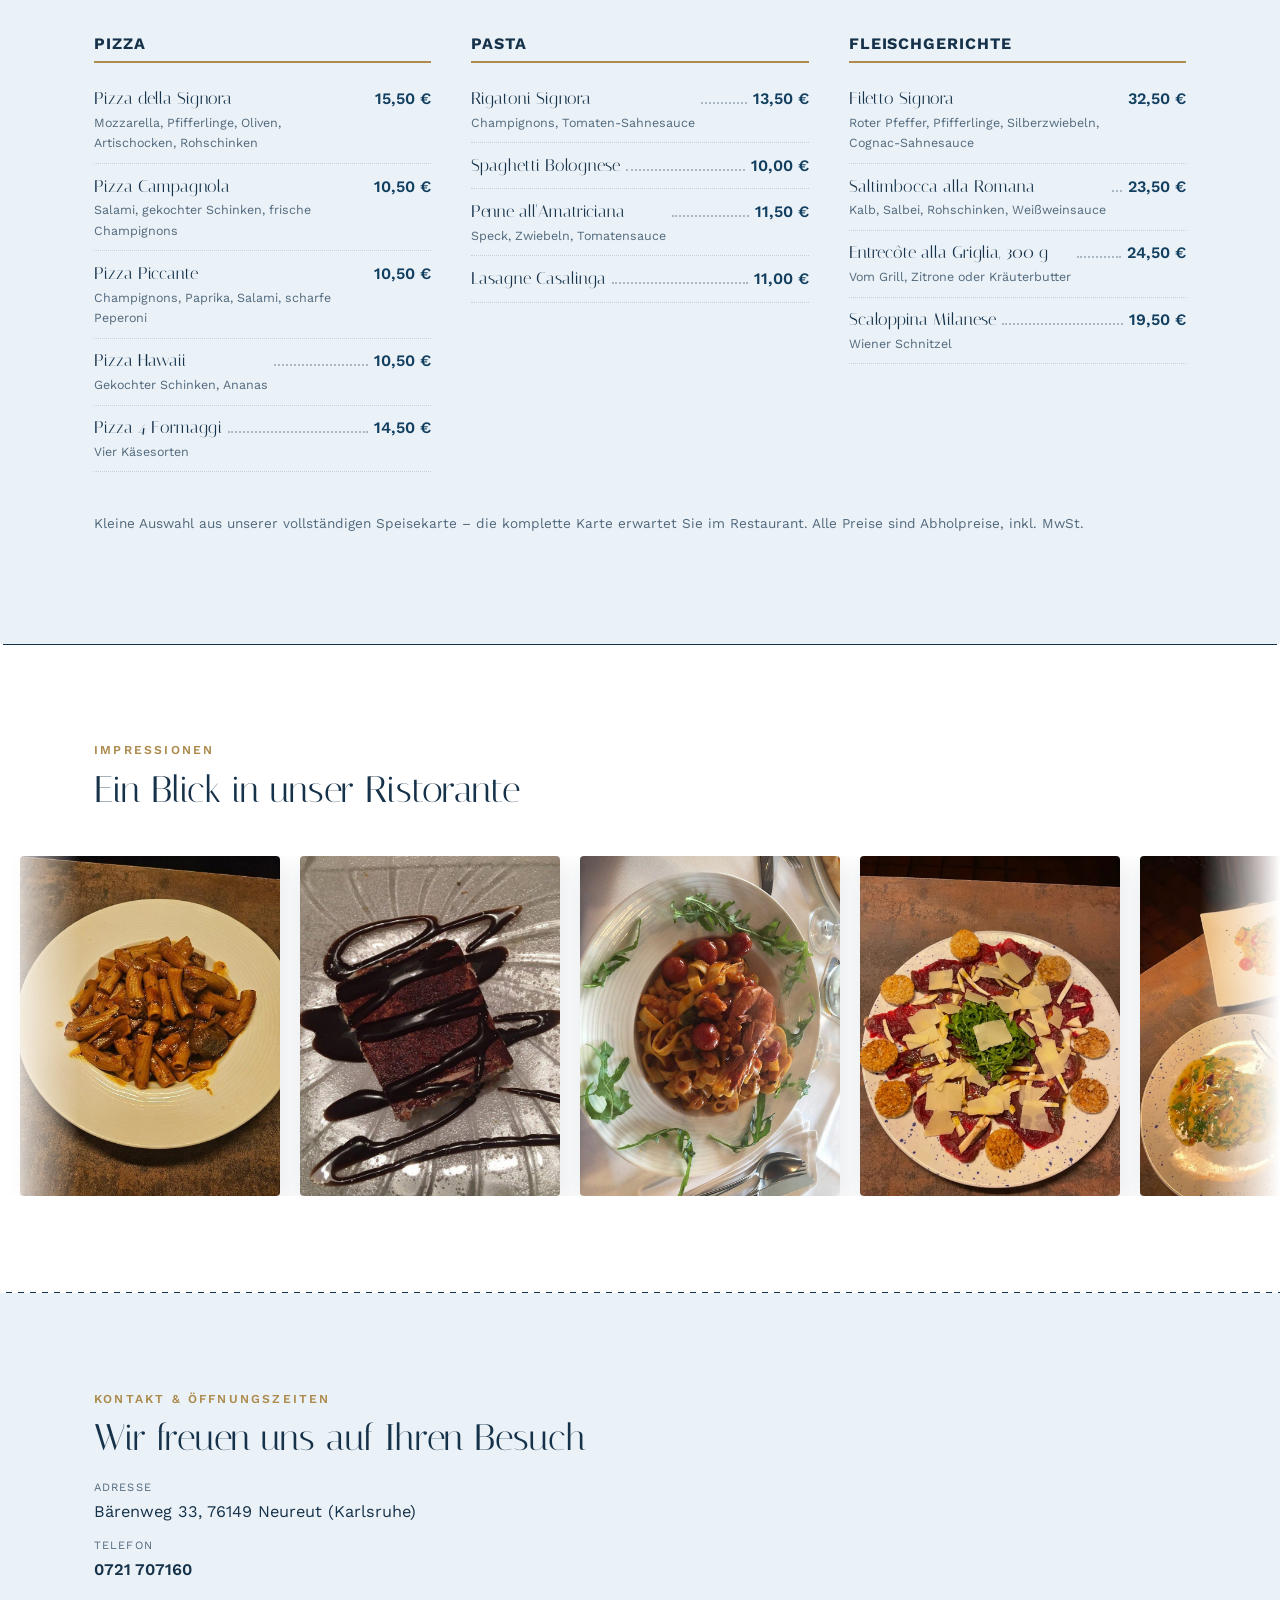
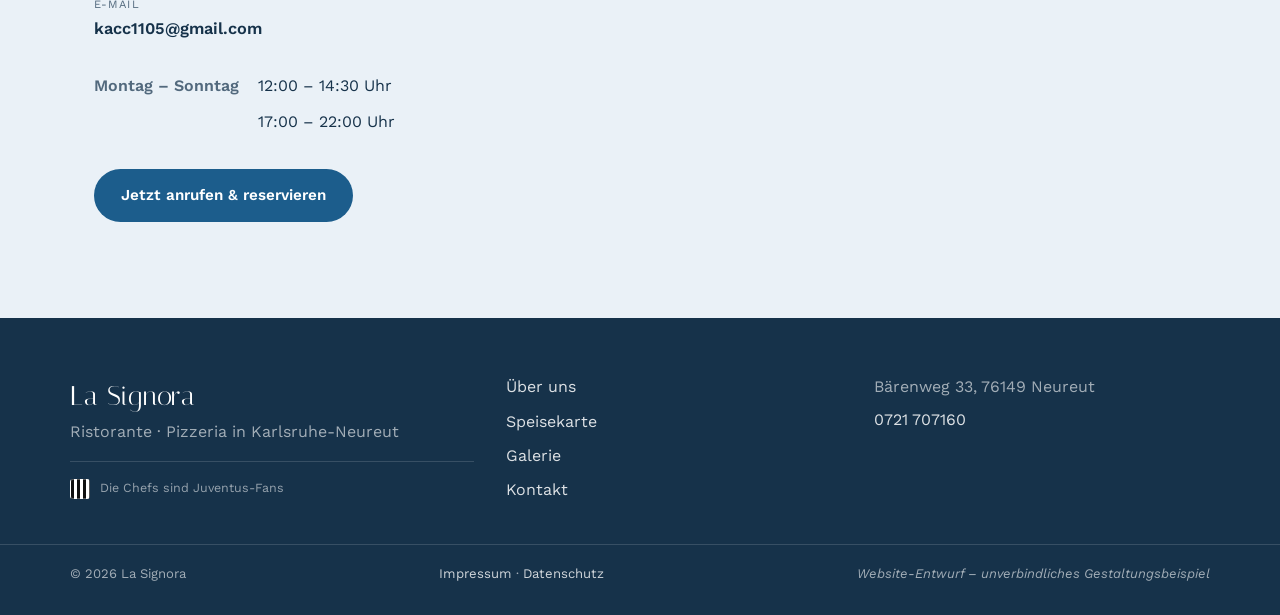
==== commit 83a9850f: "Add 3 more photos to the gallery marquee food4-6 (carpaccio, risotto/fish, filet/tagliata) join the " ====
--- a/index.html
+++ b/index.html
@@ -141,9 +141,15 @@
         <img src="images/food1.jpg" alt="Rigatoni mit Fleischragù">
         <img src="images/food2.jpg" alt="Hausgemachtes Tiramisu">
         <img src="images/food3.jpg" alt="Tagliatelle mit Gambero und Kirschtomaten">
+        <img src="images/food4.jpg" alt="Rinder-Carpaccio mit Parmesan und Steinpilzen">
+        <img src="images/food5.jpg" alt="Risotto mit Gambas und Fischfilet in Orangensauce">
+        <img src="images/food6.jpg" alt="Gegrilltes Filet mit Kräuterbutter und Tagliata">
         <img src="images/food1.jpg" alt="" aria-hidden="true">
         <img src="images/food2.jpg" alt="" aria-hidden="true">
         <img src="images/food3.jpg" alt="" aria-hidden="true">
+        <img src="images/food4.jpg" alt="" aria-hidden="true">
+        <img src="images/food5.jpg" alt="" aria-hidden="true">
+        <img src="images/food6.jpg" alt="" aria-hidden="true">
       </div>
     </div>
   </section>
--- a/css/style.css
+++ b/css/style.css
@@ -416,7 +416,7 @@
   width: max-content;
   gap: 20px;
   padding: 0 20px;
-  animation: marquee-scroll 34s linear infinite;
+  animation: marquee-scroll 64s linear infinite;
 }
 .marquee:hover .marquee-track { animation-play-state: paused; }
 .marquee-track img {
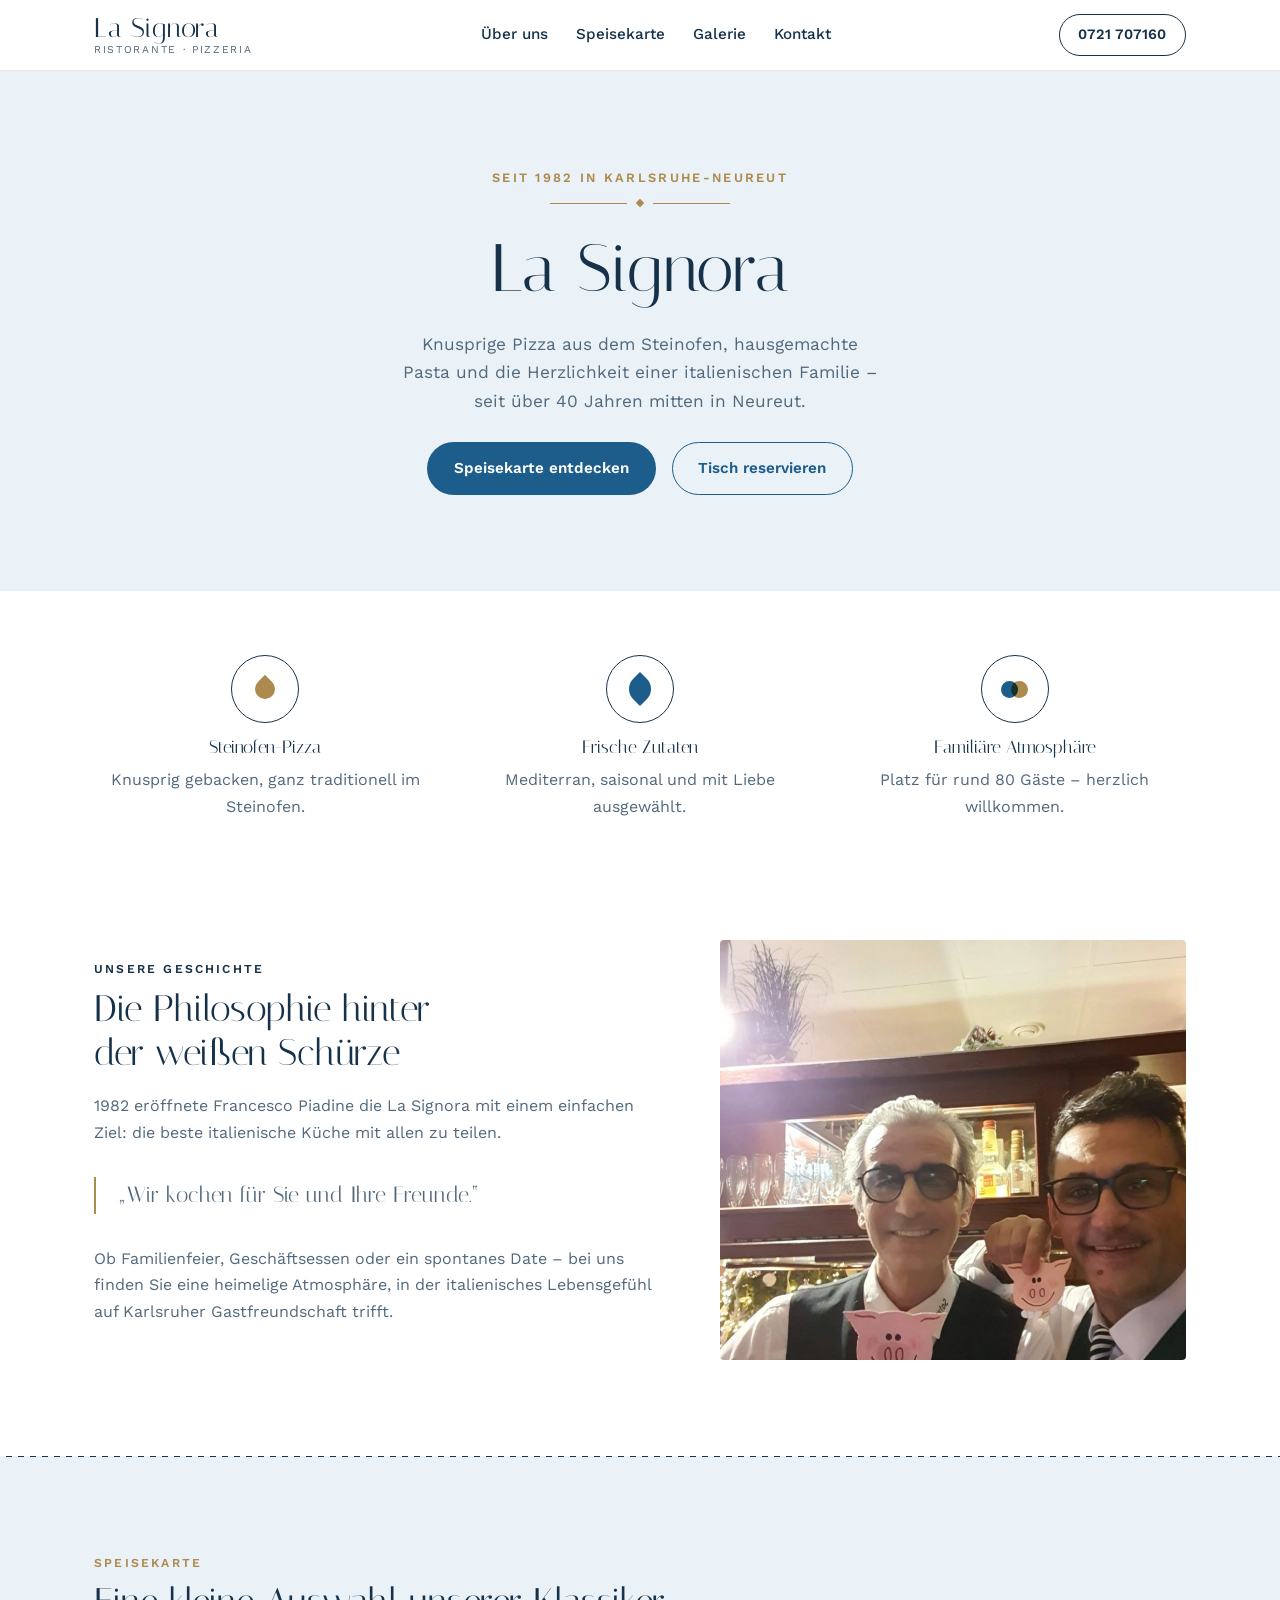
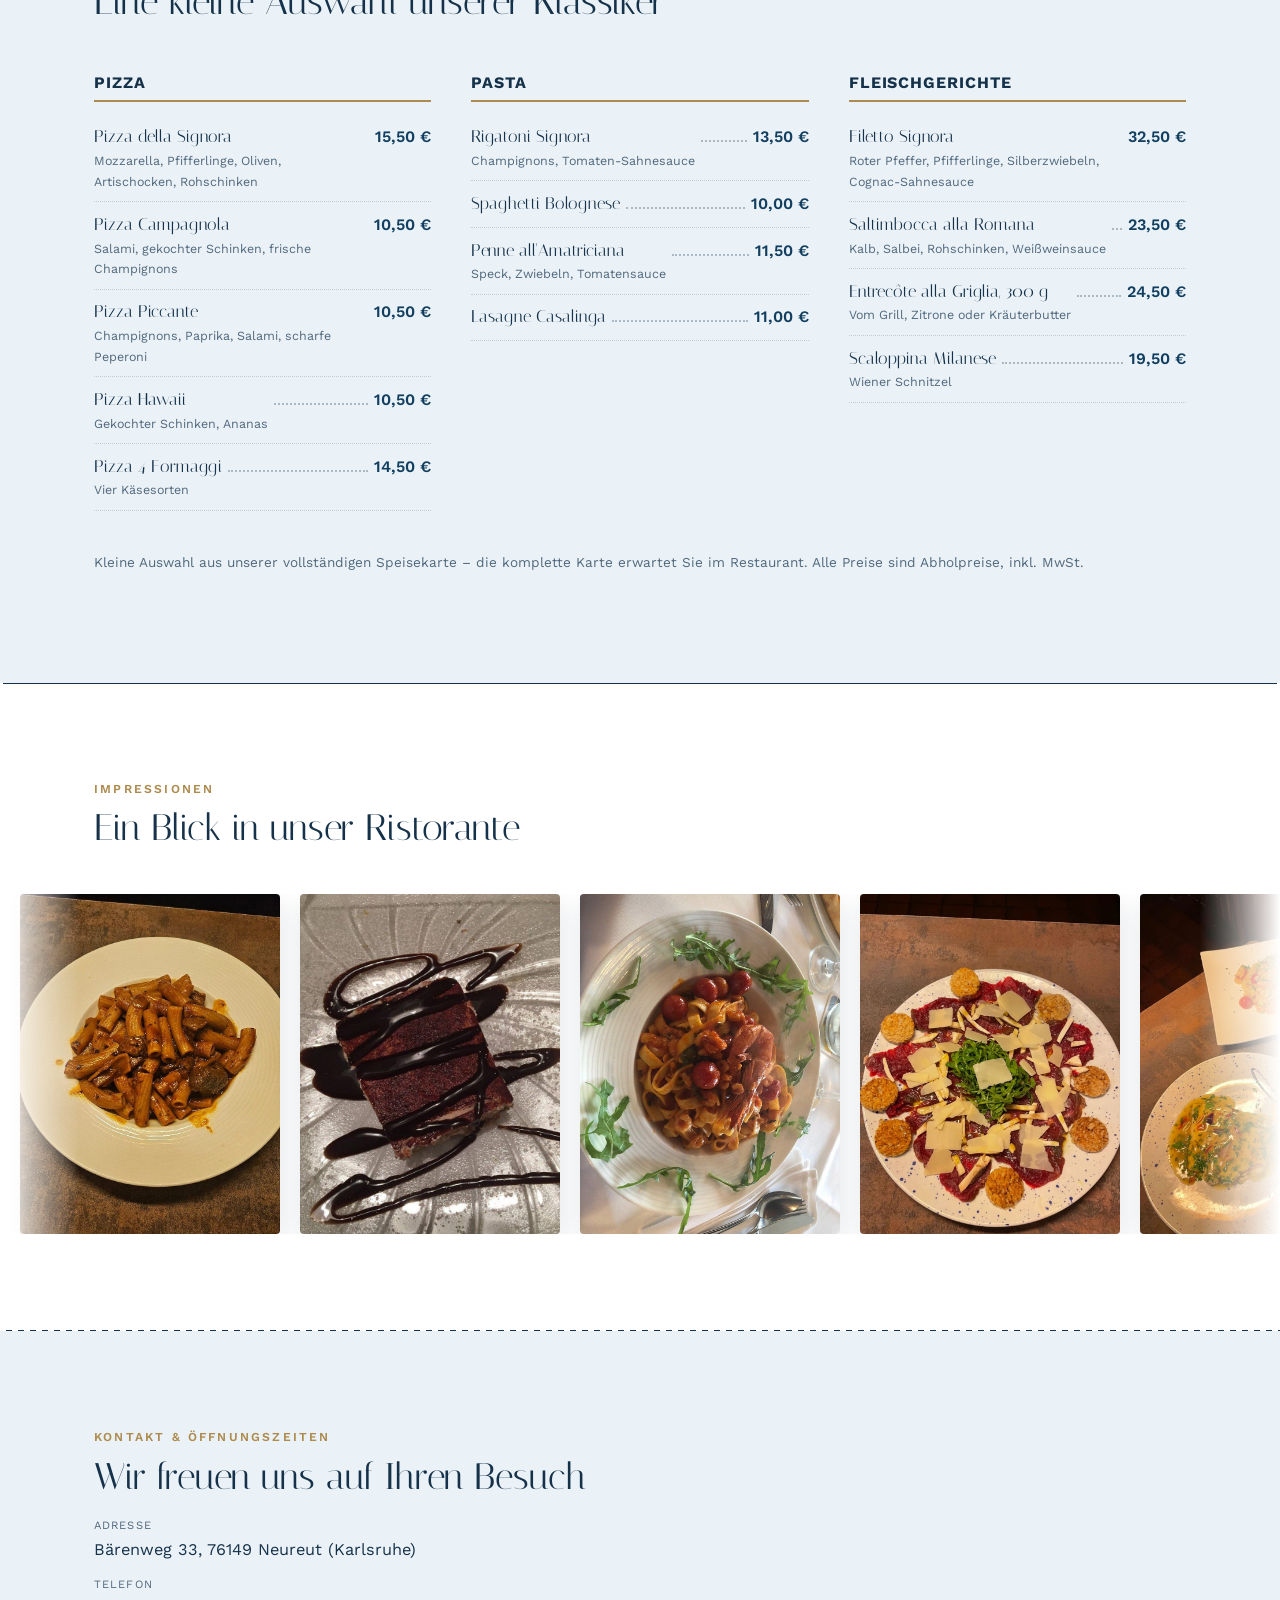
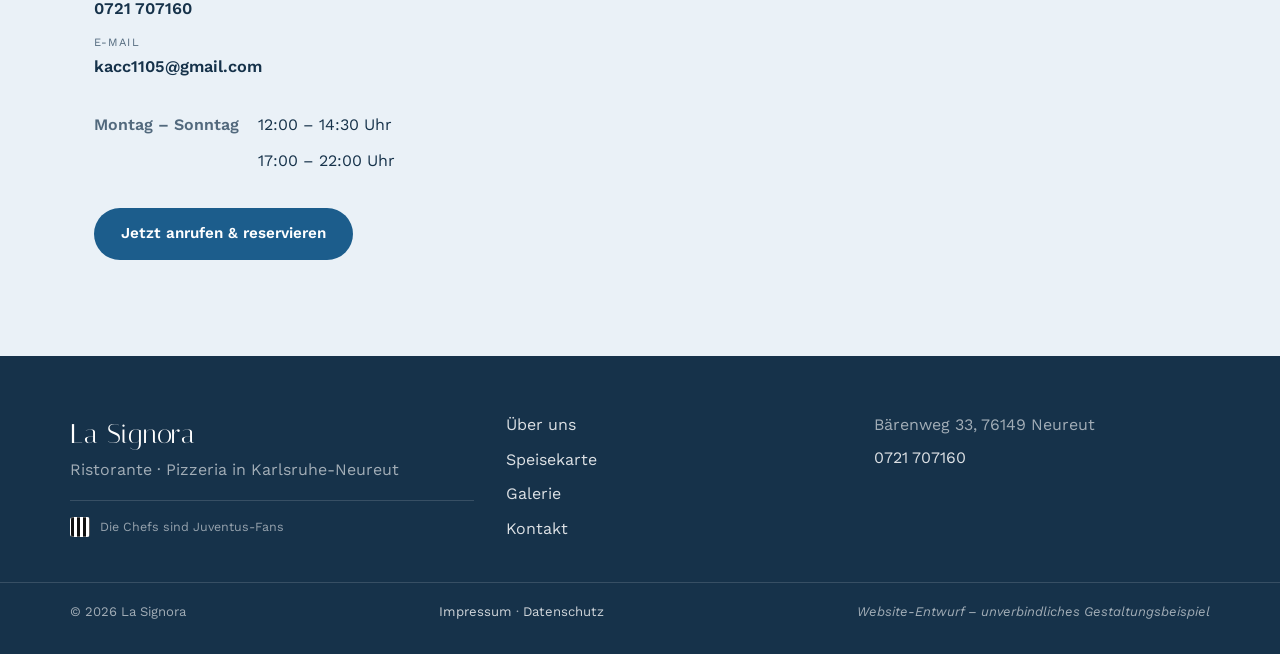
==== commit 5b92c807: "Add owner photo to the About section Replace the "Foto folgt" placeholder in Über uns with the uploa" ====
--- a/index.html
+++ b/index.html
@@ -83,8 +83,8 @@
         <p class="pull-quote">„Wir kochen für Sie und Ihre Freunde.“</p>
         <p>Ob Familienfeier, Geschäftsessen oder ein spontanes Date – bei uns finden Sie eine heimelige Atmosphäre, in der italienisches Lebensgefühl auf Karlsruher Gastfreundschaft trifft.</p>
       </div>
-      <div class="placeholder-box about-image">
-        <p>Foto folgt</p>
+      <div class="about-image">
+        <img src="images/fam1.jpg" alt="Die Inhaber von La Signora hinter der Bar">
       </div>
     </div>
   </section>
--- a/css/style.css
+++ b/css/style.css
@@ -341,7 +341,13 @@
   font-family: var(--font-display);
   font-size: 1rem;
 }
-.about-image { min-height: 320px; }
+.about-image { height: 420px; border-radius: var(--radius); overflow: hidden; }
+.about-image img {
+  width: 100%;
+  height: 100%;
+  object-fit: cover;
+  object-position: 50% 25%;
+}
 
 /* ---------- Menu ---------- */
 .menu { padding: 96px 0; background: var(--pale-blue); }
@@ -565,7 +571,7 @@
   .contact-inner {
     grid-template-columns: 1fr;
   }
-  .about-image { min-height: 220px; order: -1; }
+  .about-image { height: 280px; order: -1; }
   .menu-grid { grid-template-columns: 1fr 1fr; }
   .footer-inner { grid-template-columns: 1fr 1fr; }
 }
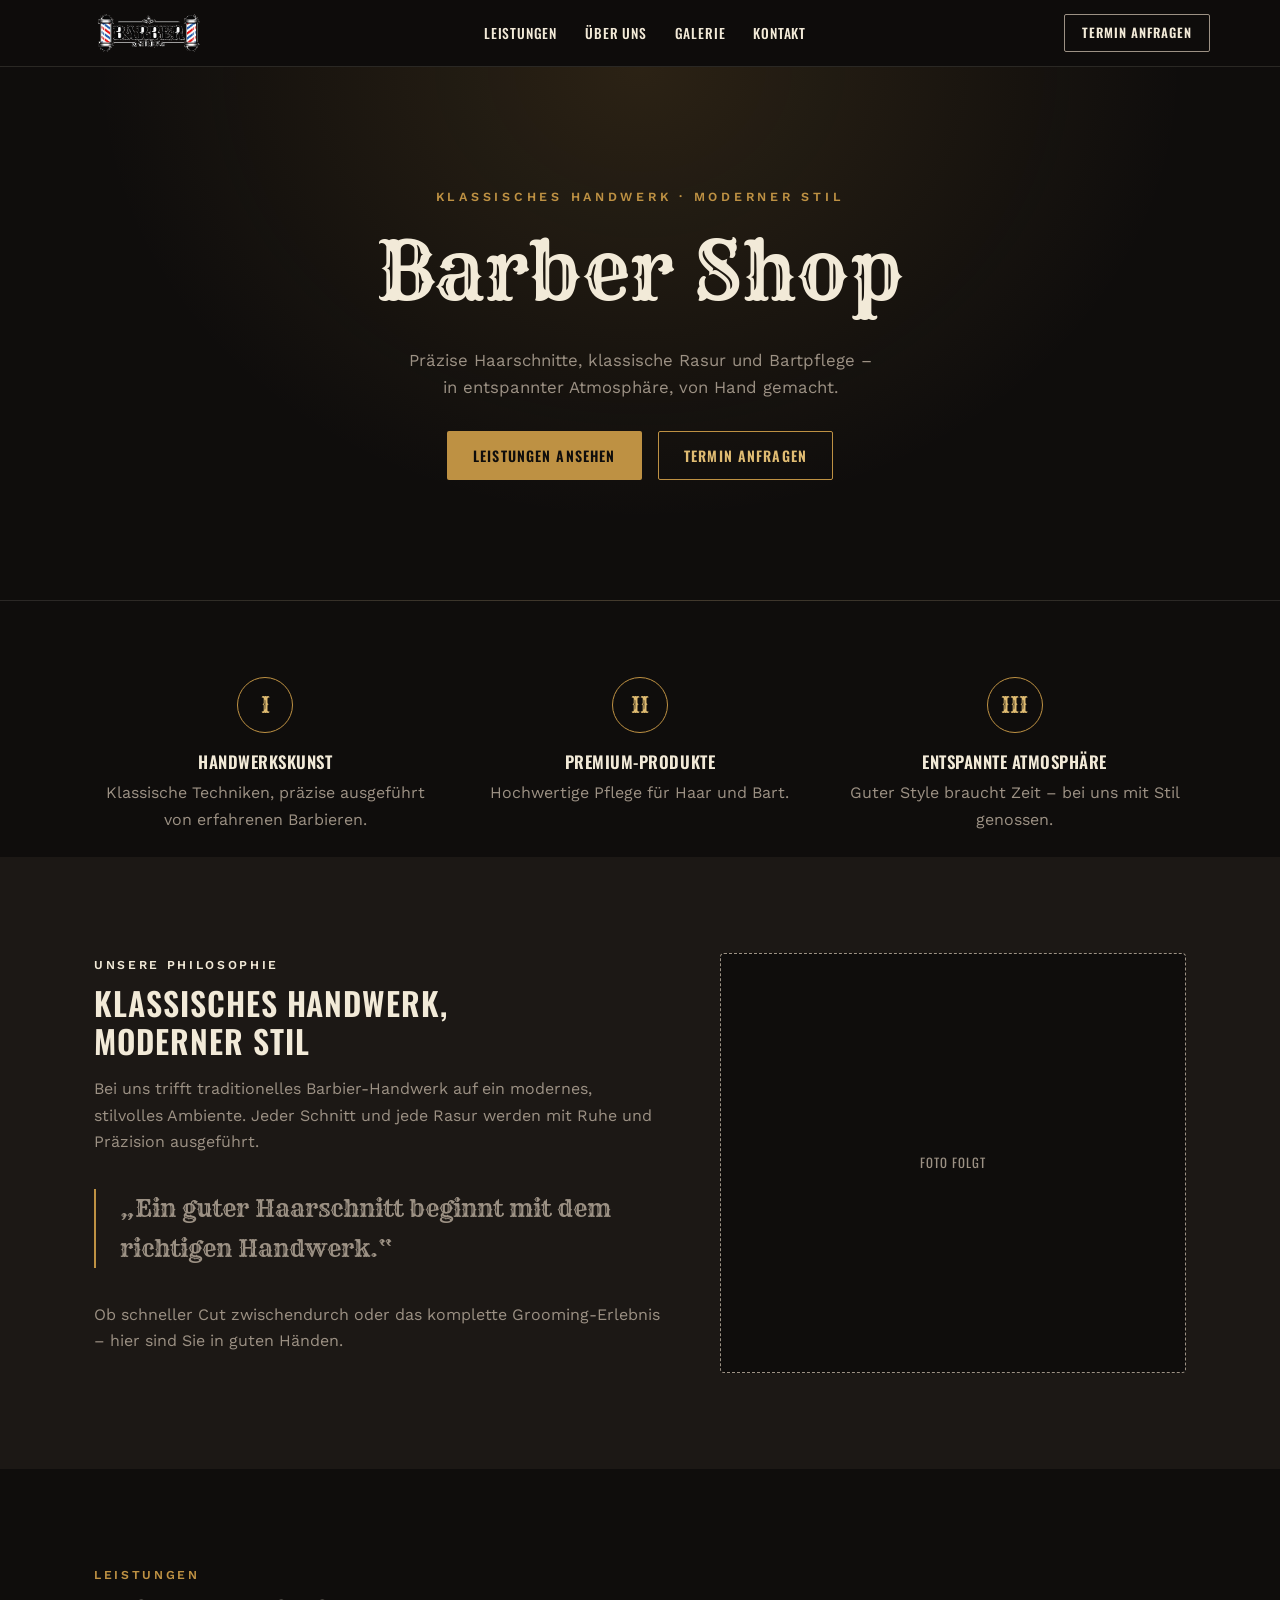
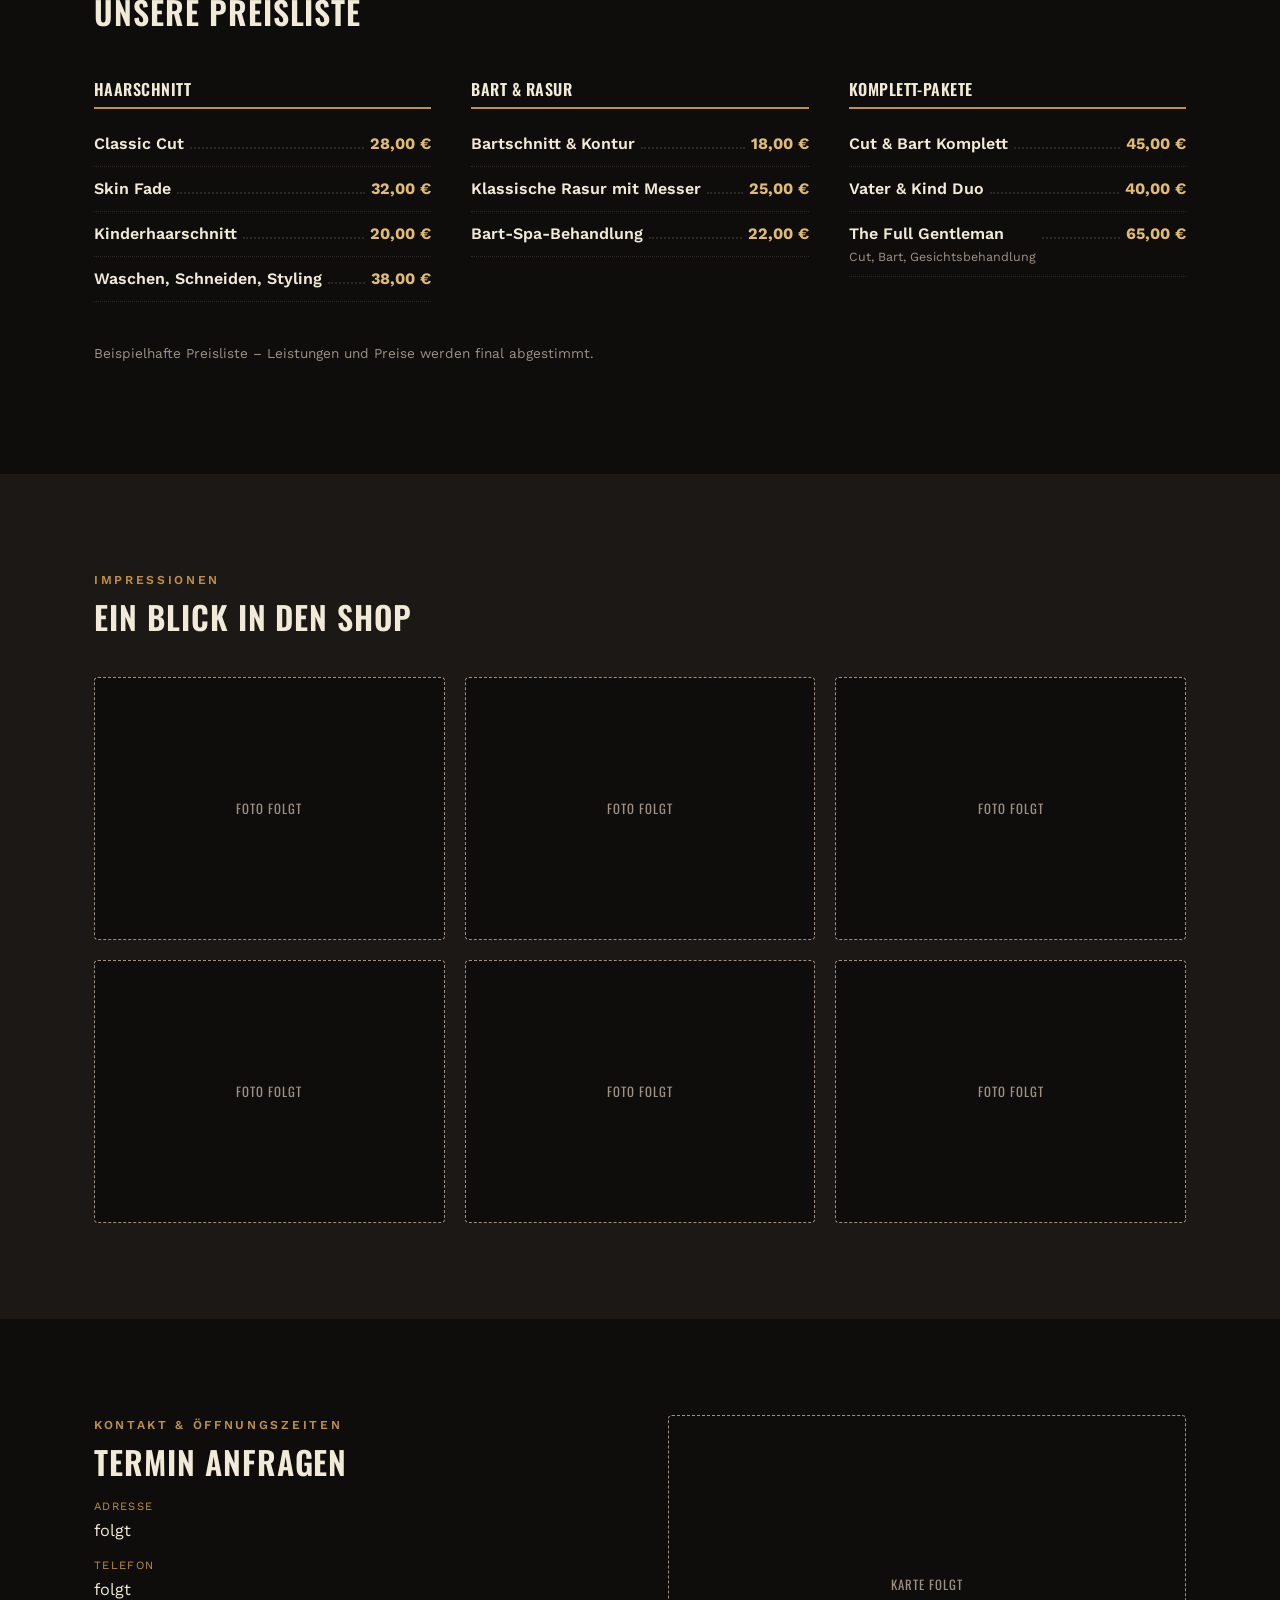
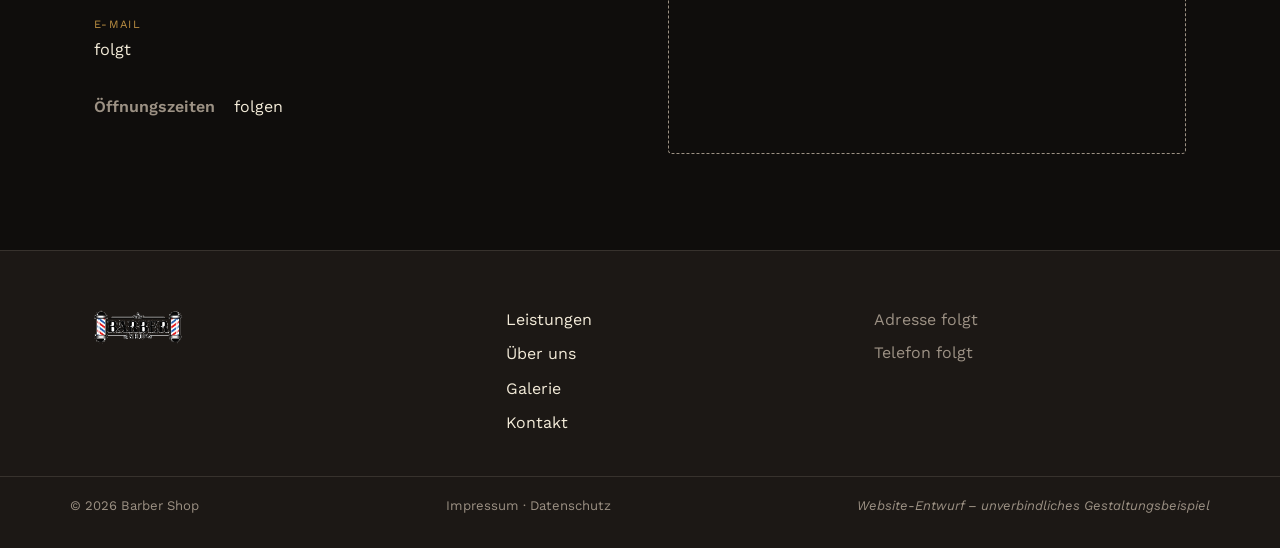
==== commit 9144e87c: "Rebuild repository as a Barber Shop website Per explicit request, repurpose this repo (previously th" ====
--- a/index.html
+++ b/index.html
@@ -3,13 +3,13 @@
 <head>
 <meta charset="UTF-8">
 <meta name="viewport" content="width=device-width, initial-scale=1.0">
-<title>La Signora – Ristorante Pizzeria in Neureut</title>
-<meta name="description" content="La Signora – Ristorante Pizzeria in Karlsruhe-Neureut. Steinofen-Pizza, hausgemachte Pasta und italienische Gastfreundschaft seit 1982.">
+<title>Barber Shop</title>
+<meta name="description" content="Barber Shop – klassisches Handwerk, moderner Stil. Haarschnitt, Bart & Rasur.">
 <meta name="robots" content="noindex, nofollow">
-<link rel="icon" href="data:image/svg+xml,%3Csvg xmlns='http://www.w3.org/2000/svg' viewBox='0 0 100 100'%3E%3Ccircle cx='50' cy='50' r='48' fill='%2316324A'/%3E%3Ctext x='50' y='66' font-size='42' font-family='Georgia,serif' fill='%23FFFFFF' text-anchor='middle'%3ELS%3C/text%3E%3C/svg%3E">
+<link rel="icon" href="data:image/svg+xml,%3Csvg xmlns='http://www.w3.org/2000/svg' viewBox='0 0 100 100'%3E%3Ccircle cx='50' cy='50' r='48' fill='%230F0D0C'/%3E%3Ccircle cx='50' cy='50' r='46' fill='none' stroke='%23BE9143' stroke-width='2'/%3E%3Ctext x='50' y='66' font-size='48' font-family='Georgia,serif' fill='%23E0BC72' text-anchor='middle'%3EB%3C/text%3E%3C/svg%3E">
 <link rel="preconnect" href="https://fonts.googleapis.com">
 <link rel="preconnect" href="https://fonts.gstatic.com" crossorigin>
-<link href="https://fonts.googleapis.com/css2?family=Italiana&family=Work+Sans:wght@400;500;600;700&display=swap" rel="stylesheet">
+<link href="https://fonts.googleapis.com/css2?family=Rye&family=Oswald:wght@400;500;600;700&family=Work+Sans:wght@400;500;600;700&display=swap" rel="stylesheet">
 <link rel="stylesheet" href="css/style.css">
 </head>
 <body>
@@ -19,19 +19,18 @@
 <header class="site-header" id="top">
   <div class="container header-inner">
     <a class="logo" href="#top">
-      <span class="logo-main">La Signora</span>
-      <span class="logo-sub">Ristorante · Pizzeria</span>
+      <img src="images/barber-logo.png" alt="Barber Shop">
     </a>
 
     <nav class="main-nav" id="main-nav">
+      <a href="#leistungen">Leistungen</a>
       <a href="#ueber-uns">Über uns</a>
-      <a href="#speisekarte">Speisekarte</a>
       <a href="#galerie">Galerie</a>
       <a href="#kontakt">Kontakt</a>
     </nav>
 
     <div class="header-actions">
-      <a class="btn btn-call" href="tel:+49721707160">0721 707160</a>
+      <a class="btn btn-call" href="#kontakt">Termin anfragen</a>
       <button class="nav-toggle" id="nav-toggle" aria-label="Menü öffnen" aria-expanded="false" aria-controls="main-nav">
         <span></span><span></span><span></span>
       </button>
@@ -43,13 +42,12 @@
 
   <section class="hero">
     <div class="container hero-inner">
-      <p class="eyebrow">Seit 1982 in Karlsruhe-Neureut</p>
-      <div class="flourish" aria-hidden="true"><span></span></div>
-      <h1>La Signora</h1>
-      <p class="hero-text">Knusprige Pizza aus dem Steinofen, hausgemachte Pasta und die Herzlichkeit einer italienischen Familie – seit über 40 Jahren mitten in Neureut.</p>
+      <p class="eyebrow">Klassisches Handwerk · Moderner Stil</p>
+      <h1>Barber Shop</h1>
+      <p class="hero-text">Präzise Haarschnitte, klassische Rasur und Bartpflege – in entspannter Atmosphäre, von Hand gemacht.</p>
       <div class="hero-actions">
-        <a class="btn btn-primary" href="#speisekarte">Speisekarte entdecken</a>
-        <a class="btn btn-outline" href="tel:+49721707160">Tisch reservieren</a>
+        <a class="btn btn-primary" href="#leistungen">Leistungen ansehen</a>
+        <a class="btn btn-outline" href="#kontakt">Termin anfragen</a>
       </div>
     </div>
   </section>
@@ -57,19 +55,19 @@
   <section class="features">
     <div class="container features-grid">
       <div class="feature">
-        <span class="feature-icon" aria-hidden="true"><span class="icon-flame"></span></span>
-        <h3>Steinofen-Pizza</h3>
-        <p>Knusprig gebacken, ganz traditionell im Steinofen.</p>
+        <span class="feature-badge">I</span>
+        <h3>Handwerkskunst</h3>
+        <p>Klassische Techniken, präzise ausgeführt von erfahrenen Barbieren.</p>
       </div>
       <div class="feature">
-        <span class="feature-icon" aria-hidden="true"><span class="icon-leaf"></span></span>
-        <h3>Frische Zutaten</h3>
-        <p>Mediterran, saisonal und mit Liebe ausgewählt.</p>
+        <span class="feature-badge">II</span>
+        <h3>Premium-Produkte</h3>
+        <p>Hochwertige Pflege für Haar und Bart.</p>
       </div>
       <div class="feature">
-        <span class="feature-icon" aria-hidden="true"><span class="icon-together"><span></span><span></span></span></span>
-        <h3>Familiäre Atmosphäre</h3>
-        <p>Platz für rund 80 Gäste – herzlich willkommen.</p>
+        <span class="feature-badge">III</span>
+        <h3>Entspannte Atmosphäre</h3>
+        <p>Guter Style braucht Zeit – bei uns mit Stil genossen.</p>
       </div>
     </div>
   </section>
@@ -77,112 +75,93 @@
   <section id="ueber-uns" class="about">
     <div class="container about-inner">
       <div class="about-text">
-        <p class="section-eyebrow">Unsere Geschichte</p>
-        <h2>Die Philosophie hinter der weißen Schürze</h2>
-        <p>1982 eröffnete Francesco Piadine die La Signora mit einem einfachen Ziel: die beste italienische Küche mit allen zu teilen.</p>
-        <p class="pull-quote">„Wir kochen für Sie und Ihre Freunde.“</p>
-        <p>Ob Familienfeier, Geschäftsessen oder ein spontanes Date – bei uns finden Sie eine heimelige Atmosphäre, in der italienisches Lebensgefühl auf Karlsruher Gastfreundschaft trifft.</p>
-      </div>
-      <div class="about-image">
-        <img src="images/fam1.jpg" alt="Die Inhaber von La Signora hinter der Bar">
-      </div>
-    </div>
-  </section>
-
-  <section id="speisekarte" class="menu stitch-top">
+        <p class="section-eyebrow">Unsere Philosophie</p>
+        <h2>Klassisches Handwerk, moderner Stil</h2>
+        <p>Bei uns trifft traditionelles Barbier-Handwerk auf ein modernes, stilvolles Ambiente. Jeder Schnitt und jede Rasur werden mit Ruhe und Präzision ausgeführt.</p>
+        <p class="pull-quote">„Ein guter Haarschnitt beginnt mit dem richtigen Handwerk.“</p>
+        <p>Ob schneller Cut zwischendurch oder das komplette Grooming-Erlebnis – hier sind Sie in guten Händen.</p>
+      </div>
+      <div class="placeholder-box about-image">
+        <p>Foto folgt</p>
+      </div>
+    </div>
+  </section>
+
+  <section id="leistungen" class="menu">
     <div class="container">
-      <p class="section-eyebrow">Speisekarte</p>
-      <h2>Eine kleine Auswahl unserer Klassiker</h2>
+      <p class="section-eyebrow">Leistungen</p>
+      <h2>Unsere Preisliste</h2>
 
       <div class="menu-grid">
         <div class="menu-category">
-          <h3>Pizza</h3>
+          <h3>Haarschnitt</h3>
           <ul class="menu-list">
-            <li><span class="dish">Pizza della Signora<em>Mozzarella, Pfifferlinge, Oliven, Artischocken, Rohschinken</em></span><span class="dots"></span><span class="price">15,50 €</span></li>
-            <li><span class="dish">Pizza Campagnola<em>Salami, gekochter Schinken, frische Champignons</em></span><span class="dots"></span><span class="price">10,50 €</span></li>
-            <li><span class="dish">Pizza Piccante<em>Champignons, Paprika, Salami, scharfe Peperoni</em></span><span class="dots"></span><span class="price">10,50 €</span></li>
-            <li><span class="dish">Pizza Hawaii<em>Gekochter Schinken, Ananas</em></span><span class="dots"></span><span class="price">10,50 €</span></li>
-            <li><span class="dish">Pizza 4 Formaggi<em>Vier Käsesorten</em></span><span class="dots"></span><span class="price">14,50 €</span></li>
+            <li><span class="dish">Classic Cut</span><span class="dots"></span><span class="price">28,00 €</span></li>
+            <li><span class="dish">Skin Fade</span><span class="dots"></span><span class="price">32,00 €</span></li>
+            <li><span class="dish">Kinderhaarschnitt</span><span class="dots"></span><span class="price">20,00 €</span></li>
+            <li><span class="dish">Waschen, Schneiden, Styling</span><span class="dots"></span><span class="price">38,00 €</span></li>
           </ul>
         </div>
 
         <div class="menu-category">
-          <h3>Pasta</h3>
+          <h3>Bart &amp; Rasur</h3>
           <ul class="menu-list">
-            <li><span class="dish">Rigatoni Signora<em>Champignons, Tomaten-Sahnesauce</em></span><span class="dots"></span><span class="price">13,50 €</span></li>
-            <li><span class="dish">Spaghetti Bolognese</span><span class="dots"></span><span class="price">10,00 €</span></li>
-            <li><span class="dish">Penne all'Amatriciana<em>Speck, Zwiebeln, Tomatensauce</em></span><span class="dots"></span><span class="price">11,50 €</span></li>
-            <li><span class="dish">Lasagne Casalinga</span><span class="dots"></span><span class="price">11,00 €</span></li>
+            <li><span class="dish">Bartschnitt &amp; Kontur</span><span class="dots"></span><span class="price">18,00 €</span></li>
+            <li><span class="dish">Klassische Rasur mit Messer</span><span class="dots"></span><span class="price">25,00 €</span></li>
+            <li><span class="dish">Bart-Spa-Behandlung</span><span class="dots"></span><span class="price">22,00 €</span></li>
           </ul>
         </div>
 
         <div class="menu-category">
-          <h3>Fleischgerichte</h3>
+          <h3>Komplett-Pakete</h3>
           <ul class="menu-list">
-            <li><span class="dish">Filetto Signora<em>Roter Pfeffer, Pfifferlinge, Silberzwiebeln, Cognac-Sahnesauce</em></span><span class="dots"></span><span class="price">32,50 €</span></li>
-            <li><span class="dish">Saltimbocca alla Romana<em>Kalb, Salbei, Rohschinken, Weißweinsauce</em></span><span class="dots"></span><span class="price">23,50 €</span></li>
-            <li><span class="dish">Entrecôte alla Griglia, 300 g<em>Vom Grill, Zitrone oder Kräuterbutter</em></span><span class="dots"></span><span class="price">24,50 €</span></li>
-            <li><span class="dish">Scaloppina Milanese<em>Wiener Schnitzel</em></span><span class="dots"></span><span class="price">19,50 €</span></li>
+            <li><span class="dish">Cut &amp; Bart Komplett</span><span class="dots"></span><span class="price">45,00 €</span></li>
+            <li><span class="dish">Vater &amp; Kind Duo</span><span class="dots"></span><span class="price">40,00 €</span></li>
+            <li><span class="dish">The Full Gentleman<em>Cut, Bart, Gesichtsbehandlung</em></span><span class="dots"></span><span class="price">65,00 €</span></li>
           </ul>
         </div>
       </div>
 
-      <p class="menu-footnote">Kleine Auswahl aus unserer vollständigen Speisekarte – die komplette Karte erwartet Sie im Restaurant. Alle Preise sind Abholpreise, inkl. MwSt.</p>
+      <p class="menu-footnote">Beispielhafte Preisliste – Leistungen und Preise werden final abgestimmt.</p>
     </div>
   </section>
 
   <section id="galerie" class="gallery">
     <div class="container">
       <p class="section-eyebrow">Impressionen</p>
-      <h2>Ein Blick in unser Ristorante</h2>
-    </div>
-    <div class="marquee">
-      <div class="marquee-track">
-        <img src="images/food1.jpg" alt="Rigatoni mit Fleischragù">
-        <img src="images/food2.jpg" alt="Hausgemachtes Tiramisu">
-        <img src="images/food3.jpg" alt="Tagliatelle mit Gambero und Kirschtomaten">
-        <img src="images/food4.jpg" alt="Rinder-Carpaccio mit Parmesan und Steinpilzen">
-        <img src="images/food5.jpg" alt="Risotto mit Gambas und Fischfilet in Orangensauce">
-        <img src="images/food6.jpg" alt="Gegrilltes Filet mit Kräuterbutter und Tagliata">
-        <img src="images/food1.jpg" alt="" aria-hidden="true">
-        <img src="images/food2.jpg" alt="" aria-hidden="true">
-        <img src="images/food3.jpg" alt="" aria-hidden="true">
-        <img src="images/food4.jpg" alt="" aria-hidden="true">
-        <img src="images/food5.jpg" alt="" aria-hidden="true">
-        <img src="images/food6.jpg" alt="" aria-hidden="true">
-      </div>
-    </div>
-  </section>
-
-  <section id="kontakt" class="contact stitch-top">
+      <h2>Ein Blick in den Shop</h2>
+      <div class="gallery-grid">
+        <div class="placeholder-box gallery-item"><p>Foto folgt</p></div>
+        <div class="placeholder-box gallery-item"><p>Foto folgt</p></div>
+        <div class="placeholder-box gallery-item"><p>Foto folgt</p></div>
+        <div class="placeholder-box gallery-item"><p>Foto folgt</p></div>
+        <div class="placeholder-box gallery-item"><p>Foto folgt</p></div>
+        <div class="placeholder-box gallery-item"><p>Foto folgt</p></div>
+      </div>
+    </div>
+  </section>
+
+  <section id="kontakt" class="contact">
     <div class="container contact-inner">
       <div class="contact-info">
         <p class="section-eyebrow">Kontakt &amp; Öffnungszeiten</p>
-        <h2>Wir freuen uns auf Ihren Besuch</h2>
+        <h2>Termin anfragen</h2>
 
         <ul class="info-list">
-          <li><span class="label">Adresse</span>Bärenweg 33, 76149 Neureut (Karlsruhe)</li>
-          <li><span class="label">Telefon</span><a href="tel:+49721707160">0721 707160</a></li>
-          <li><span class="label">E-Mail</span><a href="mailto:kacc1105@gmail.com">kacc1105@gmail.com</a></li>
+          <li><span class="label">Adresse</span>folgt</li>
+          <li><span class="label">Telefon</span>folgt</li>
+          <li><span class="label">E-Mail</span>folgt</li>
         </ul>
 
         <table class="hours-table">
           <tbody>
-            <tr><th>Montag – Sonntag</th><td>12:00 – 14:30 Uhr</td></tr>
-            <tr><th></th><td>17:00 – 22:00 Uhr</td></tr>
+            <tr><th>Öffnungszeiten</th><td>folgen</td></tr>
           </tbody>
         </table>
-
-        <a class="btn btn-primary" href="tel:+49721707160">Jetzt anrufen &amp; reservieren</a>
-      </div>
-
-      <div class="contact-map">
-        <iframe
-          src="https://www.google.com/maps?q=B%C3%A4renweg+33,+76149+Karlsruhe&output=embed"
-          loading="lazy"
-          referrerpolicy="no-referrer-when-downgrade"
-          title="Standort La Signora, Bärenweg 33, 76149 Neureut">
-        </iframe>
+      </div>
+
+      <div class="placeholder-box">
+        <p>Karte folgt</p>
       </div>
     </div>
   </section>
@@ -192,30 +171,25 @@
 <footer class="site-footer">
   <div class="container footer-inner">
     <div class="footer-brand">
-      <span class="logo-main">La Signora</span>
-      <p>Ristorante · Pizzeria in Karlsruhe-Neureut</p>
-      <div class="footer-fan">
-        <span class="stripes" aria-hidden="true"></span>
-        <span>Die Chefs sind Juventus-Fans</span>
-      </div>
+      <img src="images/barber-logo.png" alt="Barber Shop">
     </div>
 
     <nav class="footer-nav">
+      <a href="#leistungen">Leistungen</a>
       <a href="#ueber-uns">Über uns</a>
-      <a href="#speisekarte">Speisekarte</a>
       <a href="#galerie">Galerie</a>
       <a href="#kontakt">Kontakt</a>
     </nav>
 
     <div class="footer-contact">
-      <p>Bärenweg 33, 76149 Neureut</p>
-      <p><a href="tel:+49721707160">0721 707160</a></p>
+      <p>Adresse folgt</p>
+      <p>Telefon folgt</p>
     </div>
   </div>
 
   <div class="footer-bottom">
     <div class="container footer-bottom-inner">
-      <p>© <span id="year"></span> La Signora</p>
+      <p>© <span id="year"></span> Barber Shop</p>
       <p><a href="impressum.html">Impressum</a> · <a href="datenschutz.html">Datenschutz</a></p>
       <p class="draft-note">Website-Entwurf – unverbindliches Gestaltungsbeispiel</p>
     </div>
--- a/css/style.css
+++ b/css/style.css
@@ -1,14 +1,15 @@
 /* ---------- Tokens ---------- */
 :root {
-  --white: #FFFFFF;
-  --pale-blue: #EAF1F7;
-  --navy: #16324A;
-  --navy-soft: #52697D;
-  --blue: #1C5D8C;
-  --blue-deep: #123F60;
-  --gold: #AD8A4D;
-
-  --font-display: 'Italiana', Georgia, 'Times New Roman', serif;
+  --ink: #0F0D0C;
+  --panel: #1C1815;
+  --line: rgba(242, 234, 216, .12);
+  --gold: #BE9143;
+  --gold-light: #E0BC72;
+  --cream: #F2EAD8;
+  --cream-soft: #9C9184;
+
+  --font-display: 'Rye', 'Georgia', serif;
+  --font-heading: 'Oswald', 'Arial Narrow', sans-serif;
   --font-body: 'Work Sans', -apple-system, BlinkMacSystemFont, 'Segoe UI', Helvetica, Arial, sans-serif;
   --radius: 4px;
   --container-width: 1140px;
@@ -21,25 +22,25 @@
 body {
   margin: 0;
   font-family: var(--font-body);
-  color: var(--navy);
-  background: var(--white);
+  color: var(--cream);
+  background: var(--ink);
   line-height: 1.65;
 }
 
 h1, h2, h3 {
-  font-family: var(--font-display);
-  font-weight: 400;
+  font-family: var(--font-heading);
+  font-weight: 600;
+  text-transform: uppercase;
+  letter-spacing: .03em;
   line-height: 1.2;
   text-wrap: balance;
   margin: 0 0 .5em;
+  color: var(--cream);
 }
 
 p { margin: 0 0 1em; }
 
-a {
-  color: var(--blue);
-  text-decoration: none;
-}
+a { color: var(--gold-light); text-decoration: none; }
 
 img { max-width: 100%; display: block; }
 
@@ -50,527 +51,260 @@
   padding: 0 24px;
 }
 
-.skip-link {
-  position: absolute;
-  left: -999px;
-  top: auto;
-}
+.skip-link { position: absolute; left: -999px; top: auto; }
 .skip-link:focus {
-  left: 16px;
-  top: 16px;
-  background: var(--white);
-  padding: 8px 16px;
-  border-radius: var(--radius);
-  z-index: 1000;
+  left: 16px; top: 16px; background: var(--panel); color: var(--cream);
+  padding: 8px 16px; border-radius: var(--radius); z-index: 1000;
 }
 
 .section-eyebrow {
   text-transform: uppercase;
-  letter-spacing: .18em;
+  letter-spacing: .22em;
   font-size: .76rem;
   font-weight: 600;
   color: var(--gold);
-  margin-bottom: .6em;
-}
-
-/* Small line-and-diamond flourish, the kind found on Italian menu
-   cards and invitations. */
-.flourish {
-  display: flex;
-  align-items: center;
-  justify-content: center;
-  gap: 10px;
+  margin-bottom: .7em;
+}
+
+.rule {
+  width: 64px;
+  height: 2px;
+  background: var(--gold);
   margin: 0 auto 1.4em;
-  width: 180px;
-}
-.flourish::before,
-.flourish::after {
-  content: "";
-  flex: 1;
-  height: 1px;
-  background: var(--gold);
-}
-.flourish span {
-  width: 6px;
-  height: 6px;
-  transform: rotate(45deg);
-  background: var(--gold);
-}
-
-/* Stitch divider — nod to the "weiße Schürze" (white apron) the house
-   philosophy is named after: a seam of two thin lines at each section join. */
-.stitch-top {
-  border-top: 1px solid var(--navy);
-  box-shadow: 0 4px 0 -3px var(--navy);
-  position: relative;
-}
-.stitch-top::before {
-  content: "";
-  position: absolute;
-  top: -1px; left: 0; right: 0; height: 1px;
-  background: repeating-linear-gradient(90deg, var(--white) 0 6px, transparent 6px 12px);
-}
-.menu.stitch-top::before { background: repeating-linear-gradient(90deg, var(--pale-blue) 0 6px, transparent 6px 12px); }
+}
 
 /* ---------- Buttons ---------- */
 .btn {
   display: inline-block;
-  padding: .85em 1.7em;
-  border-radius: 999px;
+  padding: .85em 1.8em;
+  font-family: var(--font-heading);
+  text-transform: uppercase;
+  letter-spacing: .08em;
   font-weight: 600;
-  font-size: .95rem;
+  font-size: .88rem;
   border: 1.5px solid transparent;
+  border-radius: 2px;
   transition: transform .15s ease, background .15s ease, color .15s ease, border-color .15s ease;
 }
 .btn:hover { transform: translateY(-2px); }
 
-.btn-primary {
-  background: var(--blue);
-  color: var(--white);
-}
-.btn-primary:hover { background: var(--blue-deep); }
-
-.btn-outline {
-  border-color: var(--blue);
-  color: var(--blue);
-}
-.btn-outline:hover { background: var(--blue); color: var(--white); }
-
-.btn-call {
-  border-color: var(--navy);
-  color: var(--navy);
-  padding: .55em 1.3em;
-  font-size: .9rem;
-  font-weight: 600;
-  white-space: nowrap;
-}
-.btn-call:hover { background: var(--navy); color: var(--white); }
+.btn-primary { background: var(--gold); color: var(--ink); }
+.btn-primary:hover { background: var(--gold-light); }
+
+.btn-outline { border-color: var(--gold); color: var(--gold-light); }
+.btn-outline:hover { background: var(--gold); color: var(--ink); }
+
+.btn-call { border-color: var(--cream-soft); color: var(--cream); padding: .55em 1.3em; font-size: .8rem; white-space: nowrap; }
+.btn-call:hover { background: var(--cream); color: var(--ink); border-color: var(--cream); }
 
 /* ---------- Header ---------- */
 .site-header {
   position: sticky;
   top: 0;
   z-index: 100;
-  background: rgba(255, 255, 255, .92);
+  background: rgba(15, 13, 12, .9);
   backdrop-filter: blur(6px);
-  border-bottom: 1px solid rgba(22, 50, 74, .1);
-}
-
+  border-bottom: 1px solid var(--line);
+}
 .header-inner {
   display: flex;
   align-items: center;
   justify-content: space-between;
   gap: 24px;
-  padding-top: 14px;
-  padding-bottom: 14px;
-}
-
-.logo {
-  display: flex;
-  flex-direction: column;
-  line-height: 1.1;
-}
-.logo-main {
-  font-family: var(--font-display);
-  font-size: 1.7rem;
-  color: var(--navy);
-  letter-spacing: .02em;
-}
-.logo-sub {
-  font-size: .66rem;
-  letter-spacing: .16em;
+  padding: 10px 0;
+}
+.logo img { height: 46px; width: auto; }
+
+.main-nav { display: flex; gap: 28px; }
+.main-nav a {
+  color: var(--cream);
+  font-family: var(--font-heading);
   text-transform: uppercase;
-  color: var(--navy-soft);
-}
-
-.main-nav {
-  display: flex;
-  gap: 28px;
-}
-.main-nav a {
-  color: var(--navy);
+  letter-spacing: .06em;
   font-weight: 500;
-  font-size: .95rem;
-}
-.main-nav a:hover { color: var(--blue); }
-
-.header-actions {
-  display: flex;
-  align-items: center;
-  gap: 16px;
-}
+  font-size: .85rem;
+}
+.main-nav a:hover { color: var(--gold-light); }
+
+.header-actions { display: flex; align-items: center; gap: 16px; }
 
 .nav-toggle {
-  display: none;
-  flex-direction: column;
-  justify-content: center;
-  gap: 5px;
-  width: 40px;
-  height: 40px;
-  background: none;
-  border: none;
-  cursor: pointer;
-}
-.nav-toggle span {
-  display: block;
-  height: 2px;
-  background: var(--navy);
-  border-radius: 2px;
-}
+  display: none; flex-direction: column; justify-content: center; gap: 5px;
+  width: 40px; height: 40px; background: none; border: none; cursor: pointer;
+}
+.nav-toggle span { display: block; height: 2px; background: var(--cream); border-radius: 2px; }
 
 /* ---------- Hero ---------- */
 .hero {
   position: relative;
-  background: var(--pale-blue);
-  color: var(--navy);
-  padding: 96px 0;
+  background:
+    radial-gradient(ellipse at 50% 0%, rgba(190, 145, 67, .16), transparent 60%),
+    var(--ink);
+  color: var(--cream);
+  padding: 120px 0;
   text-align: center;
-}
-.hero-inner {
-  max-width: 640px;
+  border-bottom: 1px solid var(--line);
+}
+.hero.has-photo {
+  background:
+    linear-gradient(rgba(10, 9, 8, .68), rgba(10, 9, 8, .84)),
+    var(--hero-photo, none) center 35% / cover no-repeat;
+}
+.hero-inner { max-width: 640px; margin: 0 auto; }
+.hero .eyebrow {
+  text-transform: uppercase; letter-spacing: .3em; font-size: .78rem;
+  font-weight: 600; color: var(--gold); margin-bottom: 1.2em;
+}
+.hero h1 {
+  font-family: var(--font-display);
+  text-transform: none;
+  letter-spacing: 0;
+  font-weight: 400;
+  font-size: clamp(2.8rem, 7vw, 5rem);
+  color: var(--cream);
+  margin-bottom: .35em;
+}
+.hero-text {
+  font-size: 1.05rem;
+  color: var(--cream-soft);
+  max-width: 480px;
   margin: 0 auto;
 }
-.hero .eyebrow {
-  text-transform: uppercase;
-  letter-spacing: .18em;
-  font-size: .8rem;
-  font-weight: 600;
-  color: var(--gold);
-  margin-bottom: 1em;
-}
-.hero h1 {
-  font-size: clamp(2.6rem, 6vw, 4.2rem);
-  color: var(--navy);
-  margin-bottom: .3em;
-}
-.hero-text {
-  font-size: 1.08rem;
-  color: var(--navy-soft);
-  max-width: 480px;
-  margin-left: auto;
-  margin-right: auto;
-}
-.hero-actions {
-  display: flex;
-  flex-wrap: wrap;
-  justify-content: center;
-  gap: 16px;
-  margin-top: 1.7em;
-}
+.hero-actions { display: flex; flex-wrap: wrap; justify-content: center; gap: 16px; margin-top: 1.8em; }
 
 /* ---------- Features ---------- */
-.features { padding: 64px 0 24px; }
-.features-grid {
-  display: grid;
-  grid-template-columns: repeat(3, 1fr);
-  gap: 32px;
-  text-align: center;
-}
-.feature-icon {
-  display: flex;
-  align-items: center;
-  justify-content: center;
-  width: 68px;
-  height: 68px;
-  margin: 0 auto .8em;
+.features { padding: 76px 0 24px; }
+.features-grid { display: grid; grid-template-columns: repeat(3, 1fr); gap: 32px; text-align: center; }
+.feature-badge {
+  display: flex; align-items: center; justify-content: center;
+  width: 56px; height: 56px; margin: 0 auto .9em;
+  border: 1.5px solid var(--gold);
   border-radius: 50%;
-  border: 1.5px solid var(--navy);
-}
-.icon-flame {
-  width: 20px; height: 20px;
-  background: var(--gold);
-  border-radius: 0 50% 50% 50%;
-  transform: rotate(45deg);
-}
-.icon-leaf {
-  width: 24px; height: 24px;
-  background: var(--blue);
-  border-radius: 0 60% 0 60%;
-  transform: rotate(45deg);
-}
-.icon-together {
-  display: flex;
-  align-items: center;
-}
-.icon-together span {
-  width: 17px; height: 17px;
-  border-radius: 50%;
-}
-.icon-together span:first-child { background: var(--blue); }
-.icon-together span:last-child {
-  background: var(--gold);
-  margin-left: -7px;
-  mix-blend-mode: multiply;
-}
-.feature h3 { font-size: 1.15rem; }
-.feature p { color: var(--navy-soft); margin: 0; }
+  font-family: var(--font-display);
+  font-size: 1.3rem;
+  color: var(--gold-light);
+}
+.feature h3 { font-size: 1.05rem; }
+.feature p { color: var(--cream-soft); margin: 0; }
 
 /* ---------- About ---------- */
-.about { padding: 96px 0; }
-.about-inner {
-  display: grid;
-  grid-template-columns: 1.1fr .9fr;
-  gap: 56px;
-  align-items: center;
-}
-.about-text h2 { font-size: 2.3rem; }
-.about-text p { color: var(--navy-soft); }
-.about-text p:first-of-type { color: var(--navy); }
+.about { padding: 96px 0; background: var(--panel); }
+.about-inner { display: grid; grid-template-columns: 1.1fr .9fr; gap: 56px; align-items: center; }
+.about-text h2 { font-size: 2rem; }
+.about-text p { color: var(--cream-soft); }
+.about-text p:first-of-type { color: var(--cream); }
 .pull-quote {
   font-family: var(--font-display);
-  font-size: 1.4rem;
-  color: var(--navy);
+  font-size: 1.5rem;
+  color: var(--gold-light);
   border-left: 2px solid var(--gold);
   padding-left: 1em;
   margin: 1.4em 0;
 }
-
 .placeholder-box {
-  display: flex;
-  flex-direction: column;
-  align-items: center;
-  justify-content: center;
-  background: var(--pale-blue);
-  border: 1px dashed var(--navy-soft);
+  display: flex; flex-direction: column; align-items: center; justify-content: center;
+  background: var(--ink);
+  border: 1px dashed var(--cream-soft);
   border-radius: var(--radius);
-  color: var(--navy-soft);
+  color: var(--cream-soft);
   text-align: center;
 }
-.placeholder-box p {
-  margin: 0;
-  font-family: var(--font-display);
+.placeholder-box p { margin: 0; font-family: var(--font-heading); text-transform: uppercase; letter-spacing: .08em; font-size: .8rem; }
+.about-image { height: 420px; border-radius: var(--radius); overflow: hidden; }
+.about-image img { width: 100%; height: 100%; object-fit: cover; }
+
+/* ---------- Services / Preisliste ---------- */
+.menu { padding: 96px 0; }
+.menu h2 { font-size: 2rem; max-width: 640px; }
+.menu-grid { display: grid; grid-template-columns: repeat(3, 1fr); gap: 40px; margin-top: 48px; }
+.menu-category h3 {
   font-size: 1rem;
-}
-.about-image { height: 420px; border-radius: var(--radius); overflow: hidden; }
-.about-image img {
-  width: 100%;
-  height: 100%;
-  object-fit: cover;
-  object-position: 50% 25%;
-}
-
-/* ---------- Menu ---------- */
-.menu { padding: 96px 0; background: var(--pale-blue); }
-.menu h2 { font-size: 2.3rem; max-width: 640px; }
-
-.menu-grid {
-  display: grid;
-  grid-template-columns: repeat(3, 1fr);
-  gap: 40px;
-  margin-top: 48px;
-}
-.menu-category h3 {
-  font-family: var(--font-body);
-  font-weight: 700;
-  text-transform: uppercase;
-  letter-spacing: .06em;
-  font-size: 1rem;
-  color: var(--navy);
   border-bottom: 2px solid var(--gold);
   padding-bottom: .5em;
   margin-bottom: .8em;
 }
 .menu-list { list-style: none; margin: 0; padding: 0; }
 .menu-list li {
-  display: flex;
-  align-items: baseline;
-  gap: 6px;
+  display: flex; align-items: baseline; gap: 6px;
   padding: .55em 0;
-  border-bottom: 1px dotted rgba(22, 50, 74, .18);
-}
-.dish {
-  display: flex;
-  flex-direction: column;
-  font-family: var(--font-display);
-  font-size: 1.05rem;
-}
-.dish em {
-  font-style: normal;
-  font-family: var(--font-body);
-  font-weight: 400;
-  font-size: .78rem;
-  color: var(--navy-soft);
-}
-.dots {
-  flex: 1;
-  border-bottom: 2px dotted rgba(22, 50, 74, .3);
-  margin-bottom: .35em;
-}
-.price { font-weight: 600; white-space: nowrap; color: var(--blue-deep); }
-.menu-footnote {
-  margin-top: 40px;
-  font-size: .85rem;
-  color: var(--navy-soft);
-}
+  border-bottom: 1px dotted var(--line);
+}
+.dish { display: flex; flex-direction: column; font-family: var(--font-body); font-weight: 600; }
+.dish em { font-style: normal; font-weight: 400; font-size: .78rem; color: var(--cream-soft); }
+.dots { flex: 1; border-bottom: 2px dotted var(--line); margin-bottom: .35em; }
+.price { font-weight: 700; white-space: nowrap; color: var(--gold-light); }
+.menu-footnote { margin-top: 40px; font-size: .85rem; color: var(--cream-soft); }
 
 /* ---------- Gallery ---------- */
-.gallery { padding: 96px 0; }
-.gallery h2 { font-size: 2.3rem; }
+.gallery { padding: 96px 0; background: var(--panel); }
+.gallery h2 { font-size: 2rem; }
+.gallery-grid { display: grid; grid-template-columns: repeat(3, 1fr); gap: 20px; margin-top: 40px; }
+.gallery-item { aspect-ratio: 4 / 3; }
 
 .marquee {
-  width: 100vw;
-  position: relative;
-  left: 50%;
-  transform: translateX(-50%);
-  overflow: hidden;
-  margin-top: 44px;
+  width: 100vw; position: relative; left: 50%; transform: translateX(-50%);
+  overflow: hidden; margin-top: 44px;
   mask-image: linear-gradient(90deg, transparent 0, black 80px, black calc(100% - 80px), transparent 100%);
   -webkit-mask-image: linear-gradient(90deg, transparent 0, black 80px, black calc(100% - 80px), transparent 100%);
 }
-.marquee-track {
-  display: flex;
-  width: max-content;
-  gap: 20px;
-  padding: 0 20px;
-  animation: marquee-scroll 64s linear infinite;
-}
+.marquee-track { display: flex; width: max-content; gap: 20px; padding: 0 20px; animation: marquee-scroll 34s linear infinite; }
 .marquee:hover .marquee-track { animation-play-state: paused; }
-.marquee-track img {
-  flex: 0 0 auto;
-  width: 260px;
-  height: 340px;
-  object-fit: cover;
-  border-radius: 4px;
-  box-shadow: 0 8px 24px rgba(22, 50, 74, .12);
-}
-@keyframes marquee-scroll {
-  from { transform: translateX(0); }
-  to { transform: translateX(-50%); }
-}
-@media (prefers-reduced-motion: reduce) {
-  .marquee-track { animation: none; overflow-x: auto; }
-}
-@media (max-width: 640px) {
-  .marquee-track img { width: 200px; height: 260px; }
-}
+.marquee-track img { flex: 0 0 auto; width: 260px; height: 340px; object-fit: cover; border-radius: var(--radius); box-shadow: 0 8px 24px rgba(0,0,0,.4); }
+@keyframes marquee-scroll { from { transform: translateX(0); } to { transform: translateX(-50%); } }
+@media (prefers-reduced-motion: reduce) { .marquee-track { animation: none; overflow-x: auto; } }
 
 /* ---------- Contact ---------- */
-.contact { padding: 96px 0; background: var(--pale-blue); }
-.contact-inner {
-  display: grid;
-  grid-template-columns: 1fr 1fr;
-  gap: 56px;
-  align-items: stretch;
-}
-.contact h2 { font-size: 2.3rem; }
-.info-list {
-  list-style: none;
-  margin: 0 0 1.6em;
-  padding: 0;
-}
-.info-list li {
-  margin-bottom: .7em;
-  font-size: 1.02rem;
-}
+.contact { padding: 96px 0; }
+.contact-inner { display: grid; grid-template-columns: 1fr 1fr; gap: 56px; align-items: stretch; }
+.contact h2 { font-size: 2rem; }
+.info-list { list-style: none; margin: 0 0 1.6em; padding: 0; }
+.info-list li { margin-bottom: .7em; font-size: 1.02rem; }
 .info-list .label {
-  display: block;
-  text-transform: uppercase;
-  letter-spacing: .1em;
-  font-size: .7rem;
-  color: var(--navy-soft);
-  margin-bottom: .15em;
-}
-.info-list a { color: var(--navy); font-weight: 600; }
-.info-list a:hover { color: var(--blue); }
-
-.hours-table {
-  border-collapse: collapse;
-  margin-bottom: 1.8em;
-}
-.hours-table th, .hours-table td {
-  text-align: left;
-  padding: .3em 1.2em .3em 0;
-  font-weight: 400;
-}
-.hours-table th { color: var(--navy-soft); font-weight: 600; }
-
-.contact-map {
-  min-height: 320px;
-  border-radius: var(--radius);
-  overflow: hidden;
-}
-.contact-map iframe {
-  width: 100%;
-  height: 100%;
-  min-height: 320px;
-  border: 0;
-}
+  display: block; text-transform: uppercase; letter-spacing: .12em; font-size: .7rem;
+  color: var(--gold); margin-bottom: .2em;
+}
+.info-list a { color: var(--cream); font-weight: 600; }
+.info-list a:hover { color: var(--gold-light); }
+
+.hours-table { border-collapse: collapse; margin-bottom: 1.8em; }
+.hours-table th, .hours-table td { text-align: left; padding: .3em 1.2em .3em 0; font-weight: 400; }
+.hours-table th { color: var(--cream-soft); font-weight: 600; }
+
+.contact-map { min-height: 320px; border-radius: var(--radius); overflow: hidden; }
+.contact-map iframe { width: 100%; height: 100%; min-height: 320px; border: 0; filter: grayscale(1) invert(.92) contrast(.9); }
 
 /* ---------- Footer ---------- */
-.site-footer {
-  background: var(--navy);
-  color: rgba(255, 255, 255, .85);
-}
-.footer-inner {
-  display: grid;
-  grid-template-columns: 1.2fr 1fr 1fr;
-  gap: 32px;
-  padding: 56px 0 40px;
-  align-items: start;
-}
-.footer-brand .logo-main { color: var(--white); }
-.footer-brand p, .footer-contact p { color: rgba(255, 255, 255, .6); margin: 0; }
+.site-footer { background: var(--panel); color: var(--cream-soft); border-top: 1px solid var(--line); }
+.footer-inner { display: grid; grid-template-columns: 1.2fr 1fr 1fr; gap: 32px; padding: 56px 0 40px; align-items: start; }
+.footer-brand img { height: 40px; margin-bottom: .6em; }
+.footer-brand p, .footer-contact p { color: var(--cream-soft); margin: 0; }
 .footer-nav { display: flex; flex-direction: column; gap: .5em; }
-.footer-nav a, .footer-contact a { color: rgba(255, 255, 255, .85); }
-.footer-nav a:hover, .footer-contact a:hover { color: var(--white); }
+.footer-nav a, .footer-contact a { color: var(--cream); }
+.footer-nav a:hover, .footer-contact a:hover { color: var(--gold-light); }
 .footer-contact { display: flex; flex-direction: column; gap: .4em; }
 
-.footer-fan {
-  display: flex;
-  align-items: center;
-  gap: 10px;
-  margin-top: 1em;
-  padding-top: 1em;
-  border-top: 1px solid rgba(255, 255, 255, .14);
-}
-.footer-fan .stripes {
-  width: 20px;
-  height: 20px;
-  flex-shrink: 0;
-  border-radius: 3px;
-  background: repeating-linear-gradient(90deg, #101010 0 3px, #fff 3px 6px);
-  border: 1px solid rgba(255, 255, 255, .3);
-}
-.footer-fan span { font-size: .78rem; color: rgba(255, 255, 255, .55); }
-
-.footer-bottom { border-top: 1px solid rgba(255, 255, 255, .14); }
+.footer-bottom { border-top: 1px solid var(--line); }
 .footer-bottom-inner {
-  display: flex;
-  flex-wrap: wrap;
-  gap: 8px 24px;
-  justify-content: space-between;
-  padding: 18px 0;
-  font-size: .82rem;
-  color: rgba(255, 255, 255, .6);
-}
-.footer-bottom-inner a { color: rgba(255, 255, 255, .8); }
+  display: flex; flex-wrap: wrap; gap: 8px 24px; justify-content: space-between;
+  padding: 18px 0; font-size: .82rem; color: var(--cream-soft);
+}
+.footer-bottom-inner a { color: var(--cream-soft); }
 .draft-note { font-style: italic; }
 
 /* ---------- Legal pages ---------- */
-.legal {
-  padding: 60px 0 100px;
-  max-width: 760px;
-  margin: 0 auto;
-}
-.legal h1 { font-size: 2.6rem; margin-bottom: .6em; }
-.legal h2 { font-size: 1.2rem; margin-top: 1.8em; font-family: var(--font-body); font-weight: 700; }
-.legal p, .legal li { color: var(--navy-soft); }
-.legal a { color: var(--blue); }
+.legal { padding: 60px 0 100px; max-width: 760px; margin: 0 auto; }
+.legal h1 { font-size: 2.3rem; margin-bottom: .6em; }
+.legal h2 { font-size: 1.1rem; margin-top: 1.8em; }
+.legal p, .legal li { color: var(--cream-soft); }
+.legal a { color: var(--gold-light); }
 .note-box {
-  border: 1px dashed var(--navy-soft);
-  border-radius: var(--radius);
-  padding: 16px 20px;
-  font-size: .9rem;
-  margin: 1.5em 0;
-  background: var(--pale-blue);
+  border: 1px dashed var(--cream-soft); border-radius: var(--radius);
+  padding: 16px 20px; font-size: .9rem; margin: 1.5em 0; background: var(--panel);
 }
 
 /* ---------- Responsive ---------- */
 @media (max-width: 900px) {
-  .about-inner,
-  .contact-inner {
-    grid-template-columns: 1fr;
-  }
+  .about-inner, .contact-inner { grid-template-columns: 1fr; }
   .about-image { height: 280px; order: -1; }
   .menu-grid { grid-template-columns: 1fr 1fr; }
   .footer-inner { grid-template-columns: 1fr 1fr; }
@@ -578,19 +312,12 @@
 
 @media (max-width: 720px) {
   .main-nav {
-    position: absolute;
-    top: 100%;
-    left: 0;
-    right: 0;
-    background: var(--white);
-    flex-direction: column;
-    gap: 0;
-    padding: 8px 24px 16px;
-    border-bottom: 1px solid rgba(22, 50, 74, .1);
-    display: none;
+    position: absolute; top: 100%; left: 0; right: 0;
+    background: var(--ink); flex-direction: column; gap: 0;
+    padding: 8px 24px 16px; border-bottom: 1px solid var(--line); display: none;
   }
   .main-nav.open { display: flex; }
-  .main-nav a { padding: .7em 0; border-bottom: 1px solid rgba(22, 50, 74, .08); }
+  .main-nav a { padding: .7em 0; border-bottom: 1px solid var(--line); }
   .nav-toggle { display: flex; }
   .btn-call { display: none; }
 
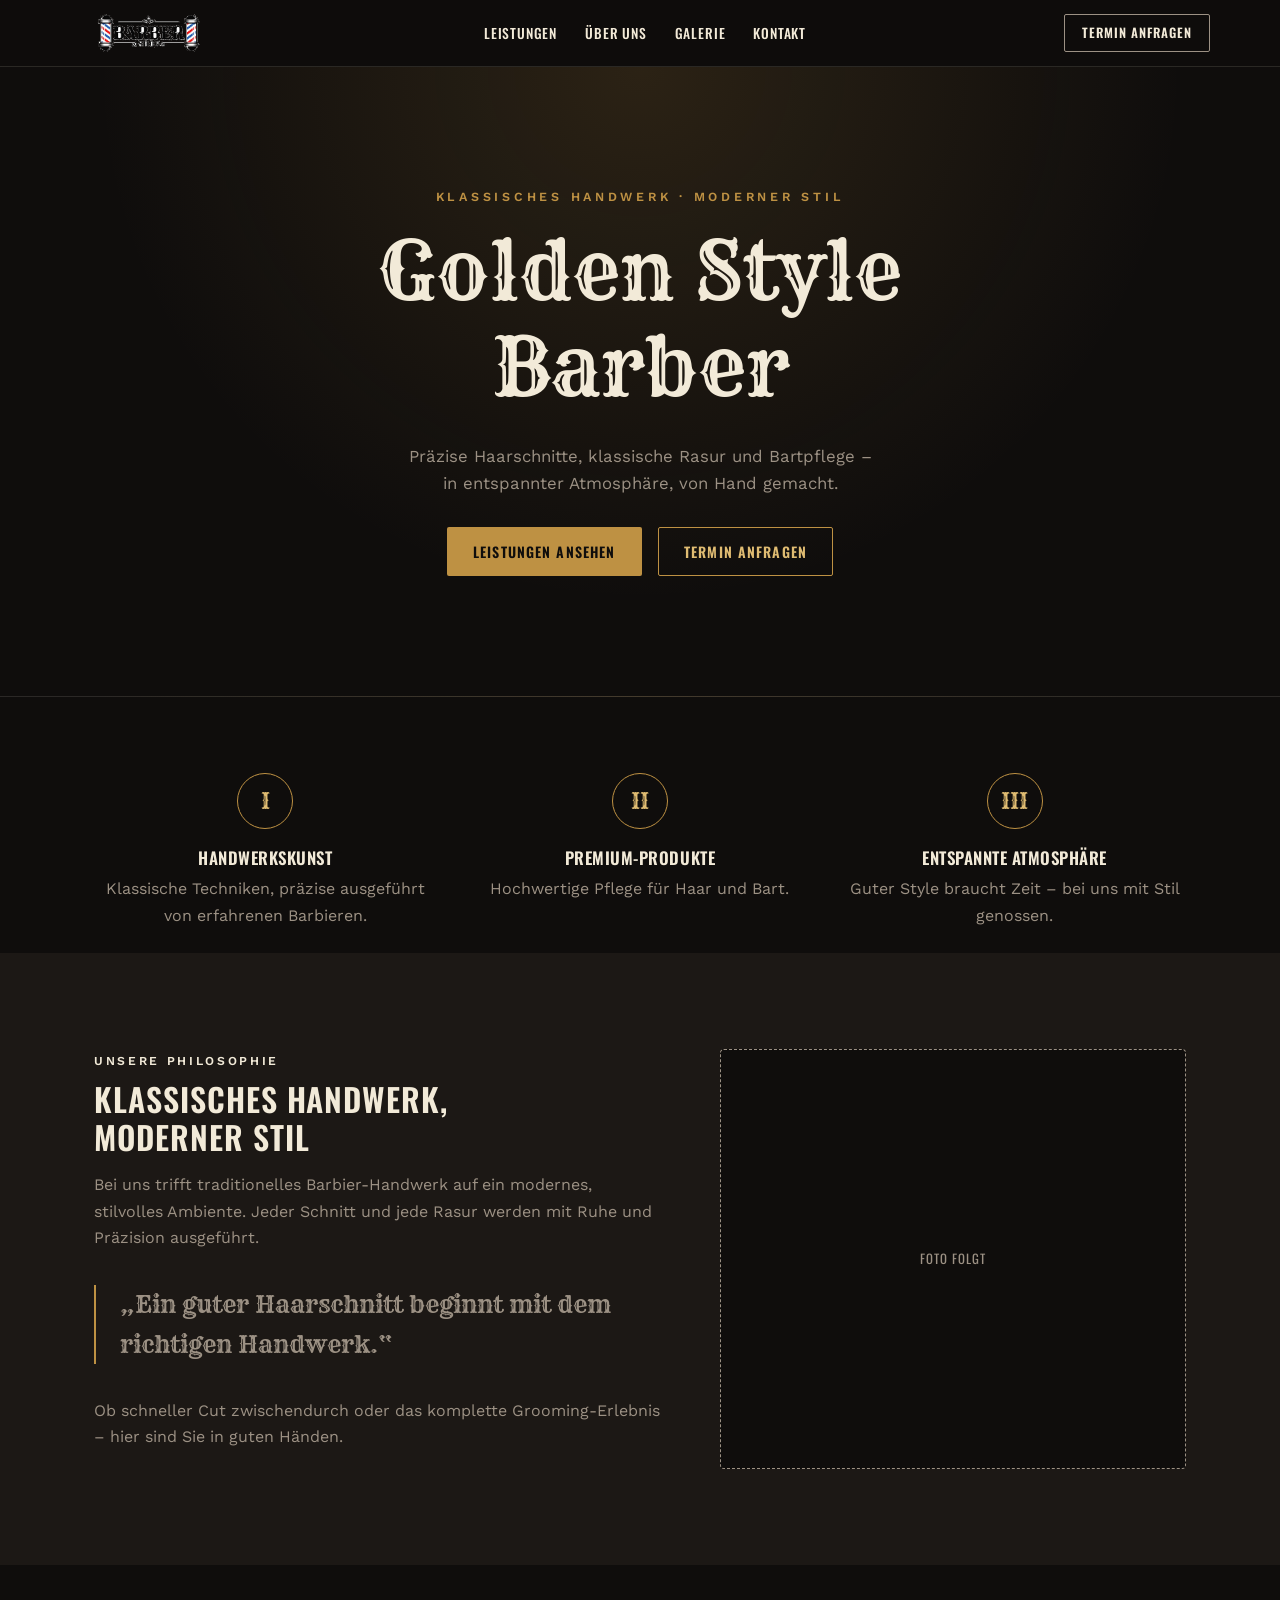
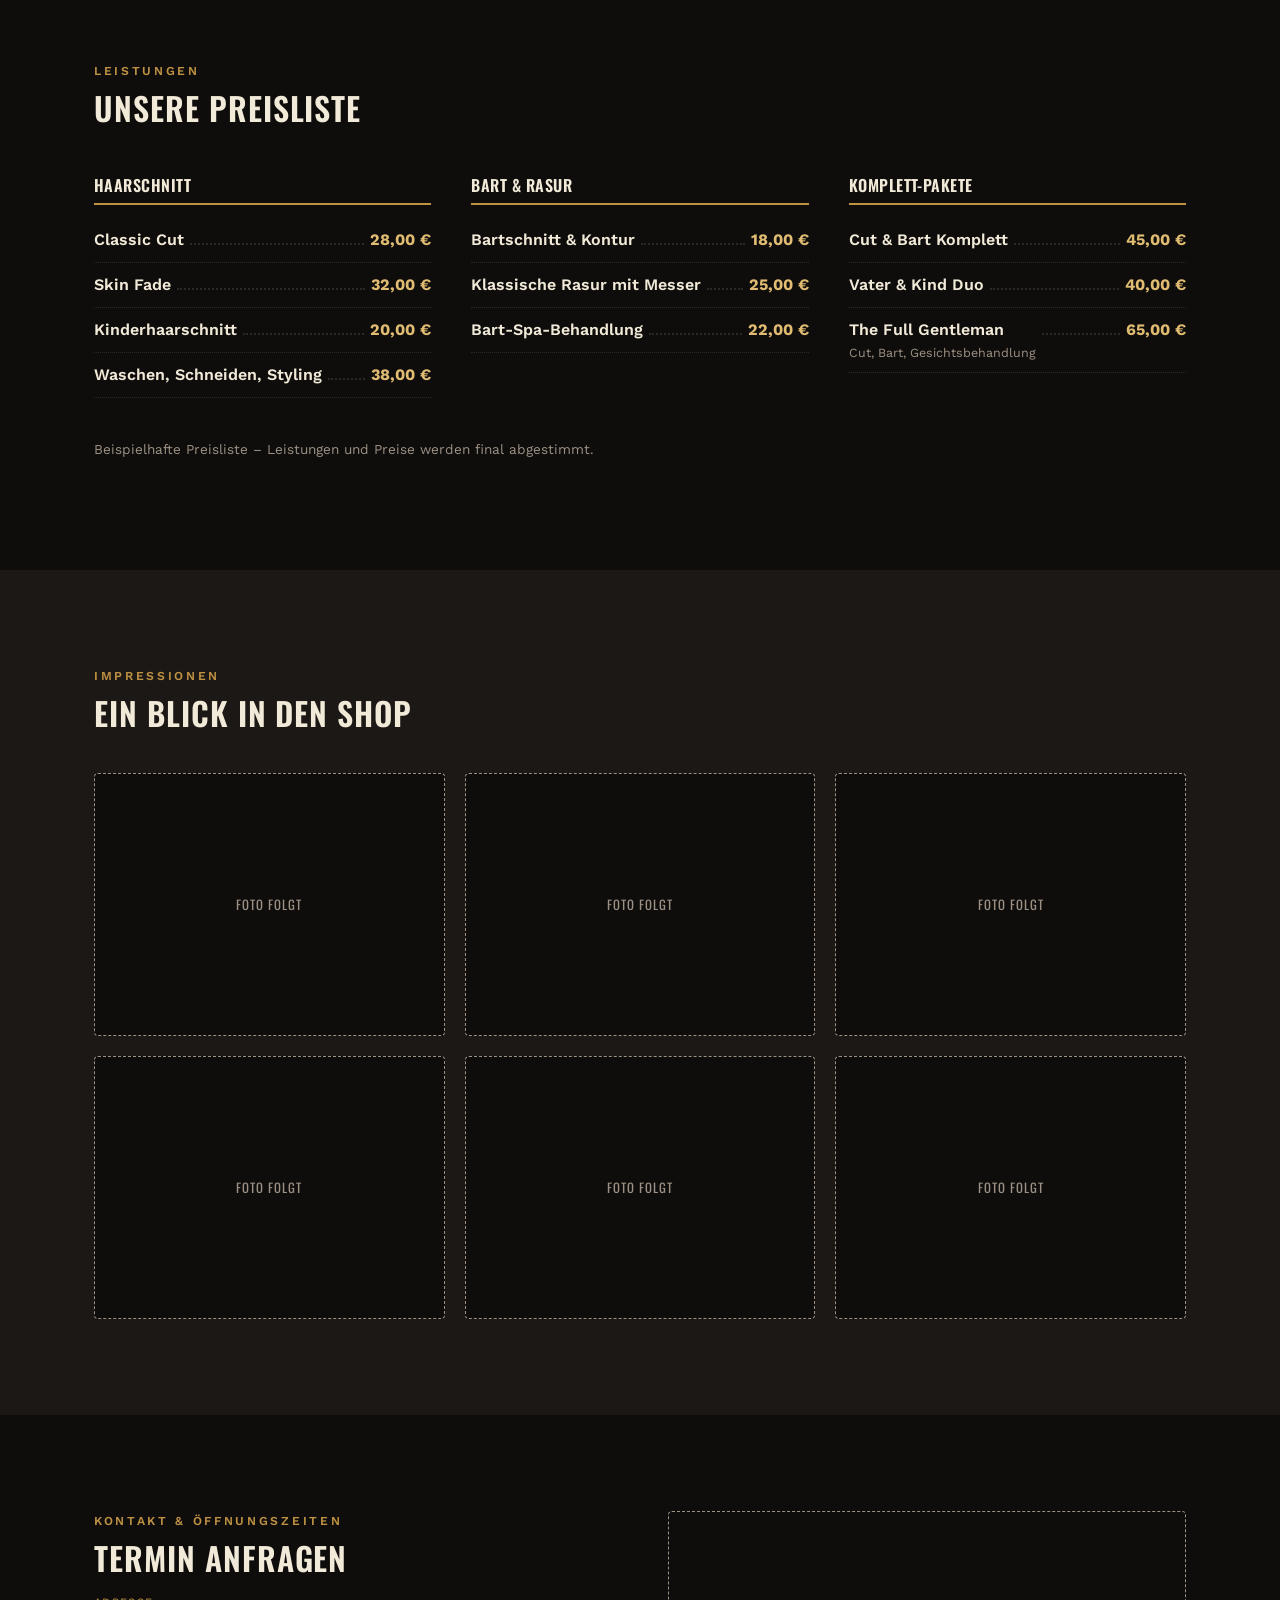
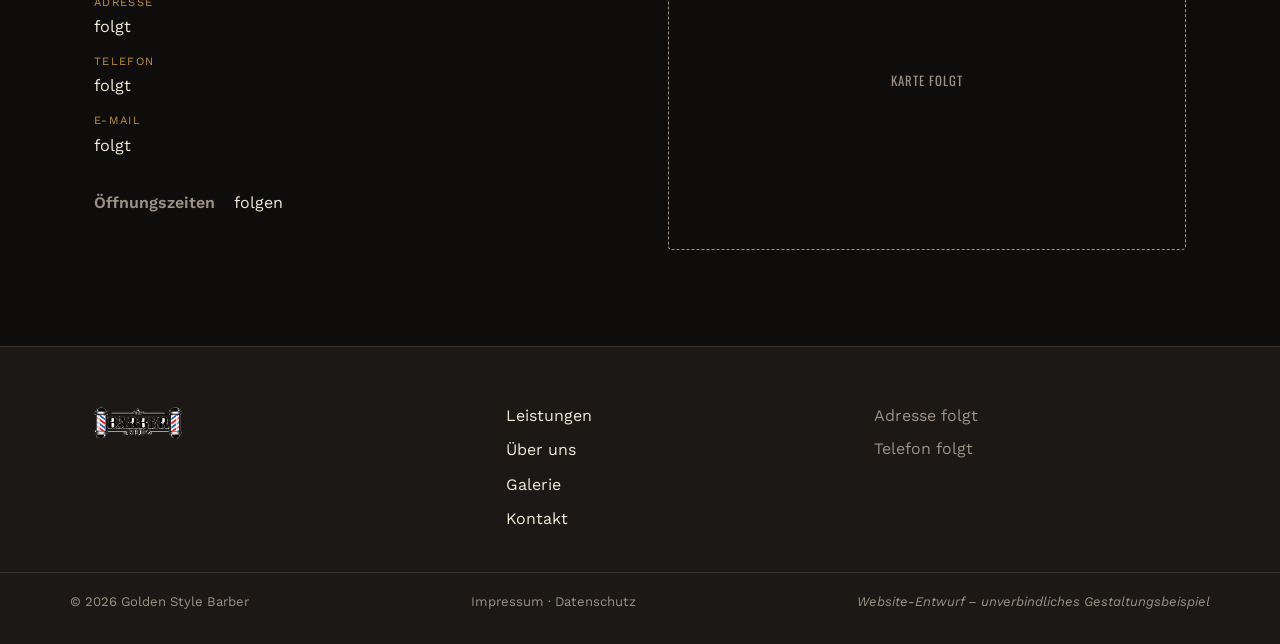
==== commit 3e39e598: "Rename site to Golden Style Barber Co-Authored-By: Claude Sonnet 5 <noreply@anthropic.com> Claude-Se" ====
--- a/index.html
+++ b/index.html
@@ -3,8 +3,8 @@
 <head>
 <meta charset="UTF-8">
 <meta name="viewport" content="width=device-width, initial-scale=1.0">
-<title>Barber Shop</title>
-<meta name="description" content="Barber Shop – klassisches Handwerk, moderner Stil. Haarschnitt, Bart & Rasur.">
+<title>Golden Style Barber</title>
+<meta name="description" content="Golden Style Barber – klassisches Handwerk, moderner Stil. Haarschnitt, Bart & Rasur.">
 <meta name="robots" content="noindex, nofollow">
 <link rel="icon" href="data:image/svg+xml,%3Csvg xmlns='http://www.w3.org/2000/svg' viewBox='0 0 100 100'%3E%3Ccircle cx='50' cy='50' r='48' fill='%230F0D0C'/%3E%3Ccircle cx='50' cy='50' r='46' fill='none' stroke='%23BE9143' stroke-width='2'/%3E%3Ctext x='50' y='66' font-size='48' font-family='Georgia,serif' fill='%23E0BC72' text-anchor='middle'%3EB%3C/text%3E%3C/svg%3E">
 <link rel="preconnect" href="https://fonts.googleapis.com">
@@ -19,7 +19,7 @@
 <header class="site-header" id="top">
   <div class="container header-inner">
     <a class="logo" href="#top">
-      <img src="images/barber-logo.png" alt="Barber Shop">
+      <img src="images/barber-logo.png" alt="Golden Style Barber">
     </a>
 
     <nav class="main-nav" id="main-nav">
@@ -43,7 +43,7 @@
   <section class="hero">
     <div class="container hero-inner">
       <p class="eyebrow">Klassisches Handwerk · Moderner Stil</p>
-      <h1>Barber Shop</h1>
+      <h1>Golden Style Barber</h1>
       <p class="hero-text">Präzise Haarschnitte, klassische Rasur und Bartpflege – in entspannter Atmosphäre, von Hand gemacht.</p>
       <div class="hero-actions">
         <a class="btn btn-primary" href="#leistungen">Leistungen ansehen</a>
@@ -171,7 +171,7 @@
 <footer class="site-footer">
   <div class="container footer-inner">
     <div class="footer-brand">
-      <img src="images/barber-logo.png" alt="Barber Shop">
+      <img src="images/barber-logo.png" alt="Golden Style Barber">
     </div>
 
     <nav class="footer-nav">
@@ -189,7 +189,7 @@
 
   <div class="footer-bottom">
     <div class="container footer-bottom-inner">
-      <p>© <span id="year"></span> Barber Shop</p>
+      <p>© <span id="year"></span> Golden Style Barber</p>
       <p><a href="impressum.html">Impressum</a> · <a href="datenschutz.html">Datenschutz</a></p>
       <p class="draft-note">Website-Entwurf – unverbindliches Gestaltungsbeispiel</p>
     </div>
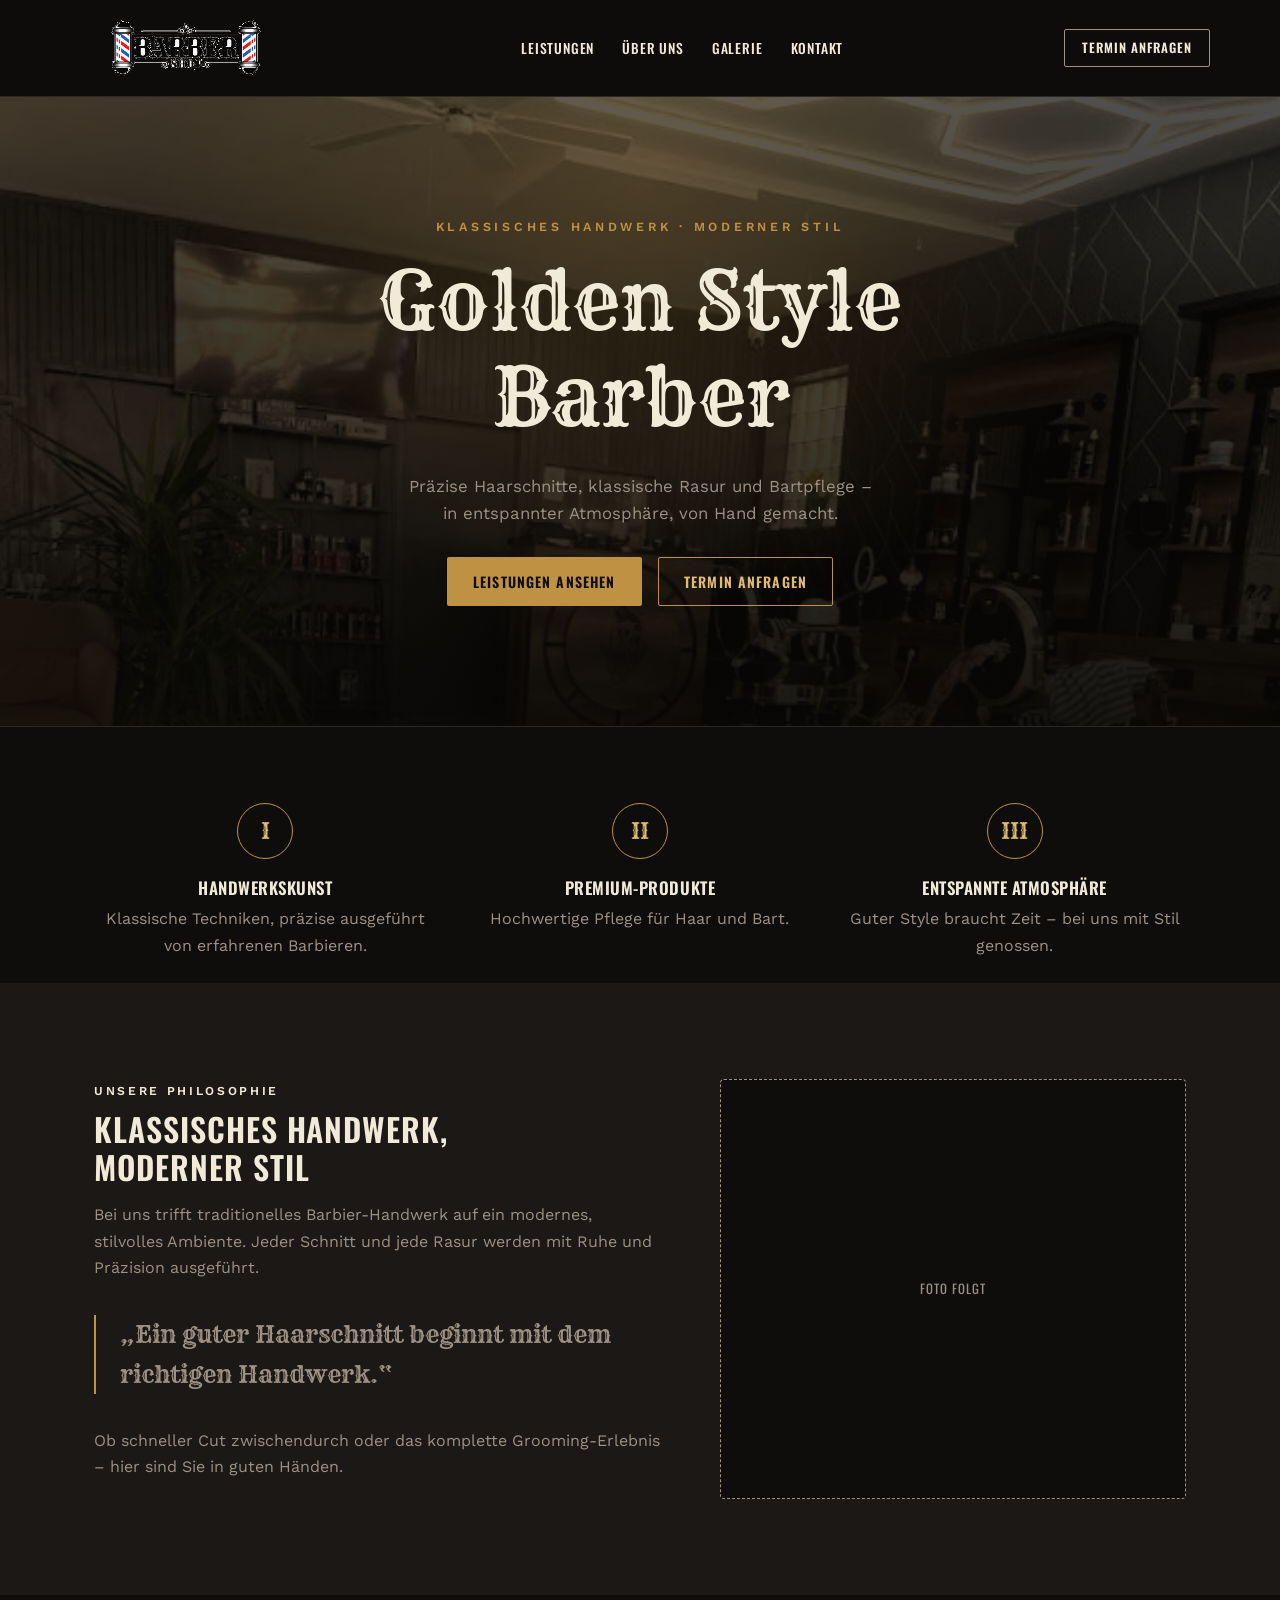
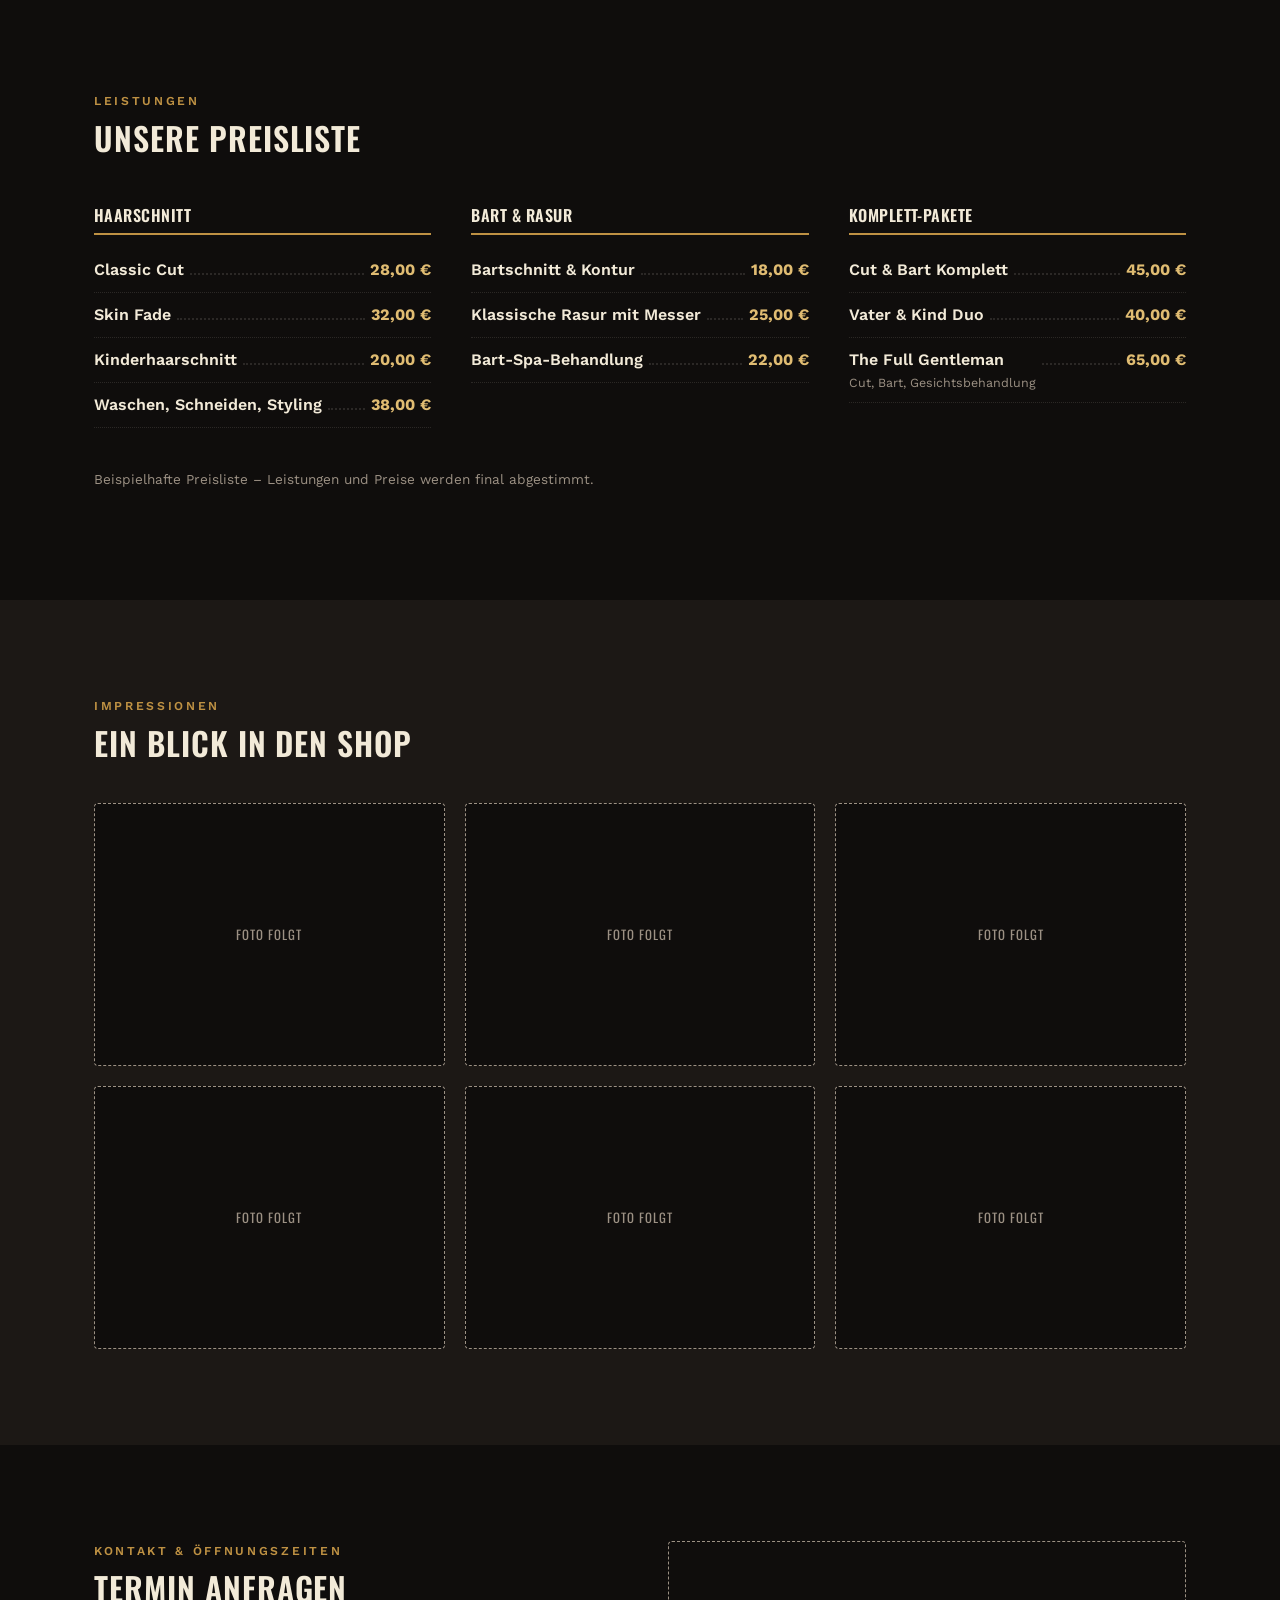
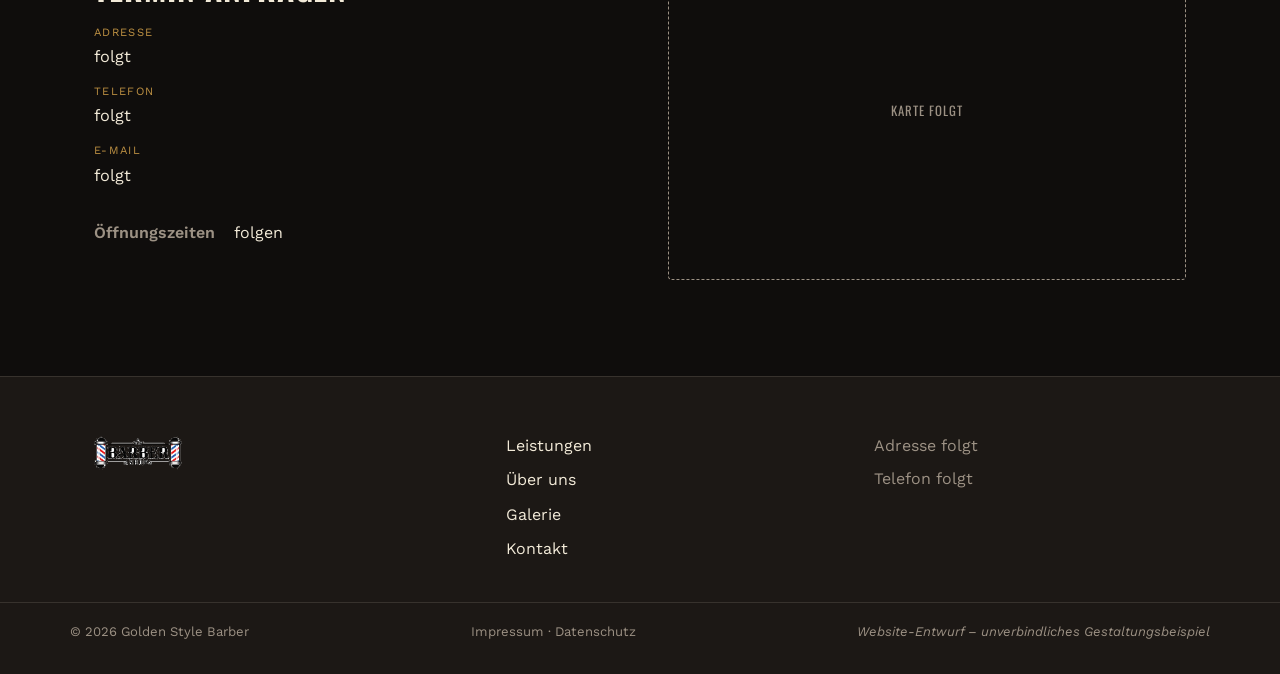
==== commit 489763b4: "Improve hero photo treatment and enlarge logo The stretched hero photo looked blurry/muddy at full w" ====
--- a/index.html
+++ b/index.html
@@ -41,6 +41,8 @@
 <main id="main">
 
   <section class="hero">
+    <div class="hero-media" aria-hidden="true"></div>
+    <div class="hero-overlay" aria-hidden="true"></div>
     <div class="container hero-inner">
       <p class="eyebrow">Klassisches Handwerk · Moderner Stil</p>
       <h1>Golden Style Barber</h1>
--- a/css/style.css
+++ b/css/style.css
@@ -111,9 +111,9 @@
   align-items: center;
   justify-content: space-between;
   gap: 24px;
-  padding: 10px 0;
-}
-.logo img { height: 46px; width: auto; }
+  padding: 14px 0;
+}
+.logo img { height: 68px; width: auto; }
 
 .main-nav { display: flex; gap: 28px; }
 .main-nav a {
@@ -137,20 +137,27 @@
 /* ---------- Hero ---------- */
 .hero {
   position: relative;
-  background:
-    radial-gradient(ellipse at 50% 0%, rgba(190, 145, 67, .16), transparent 60%),
-    var(--ink);
   color: var(--cream);
   padding: 120px 0;
   text-align: center;
   border-bottom: 1px solid var(--line);
-}
-.hero.has-photo {
+  overflow: hidden;
+}
+.hero-media {
+  position: absolute;
+  inset: 0;
+  background: url('../images/hero.jpg') center 42% / cover no-repeat;
+  filter: grayscale(.4) sepia(.35) saturate(1.5) contrast(1.15) brightness(.7);
+  transform: scale(1.03);
+}
+.hero-overlay {
+  position: absolute;
+  inset: 0;
   background:
-    linear-gradient(rgba(10, 9, 8, .68), rgba(10, 9, 8, .84)),
-    var(--hero-photo, none) center 35% / cover no-repeat;
-}
-.hero-inner { max-width: 640px; margin: 0 auto; }
+    radial-gradient(ellipse at 50% 15%, rgba(190, 145, 67, .22), transparent 55%),
+    linear-gradient(180deg, rgba(8, 7, 6, .58), rgba(8, 7, 6, .9));
+}
+.hero-inner { position: relative; z-index: 1; max-width: 640px; margin: 0 auto; }
 .hero .eyebrow {
   text-transform: uppercase; letter-spacing: .3em; font-size: .78rem;
   font-weight: 600; color: var(--gold); margin-bottom: 1.2em;
